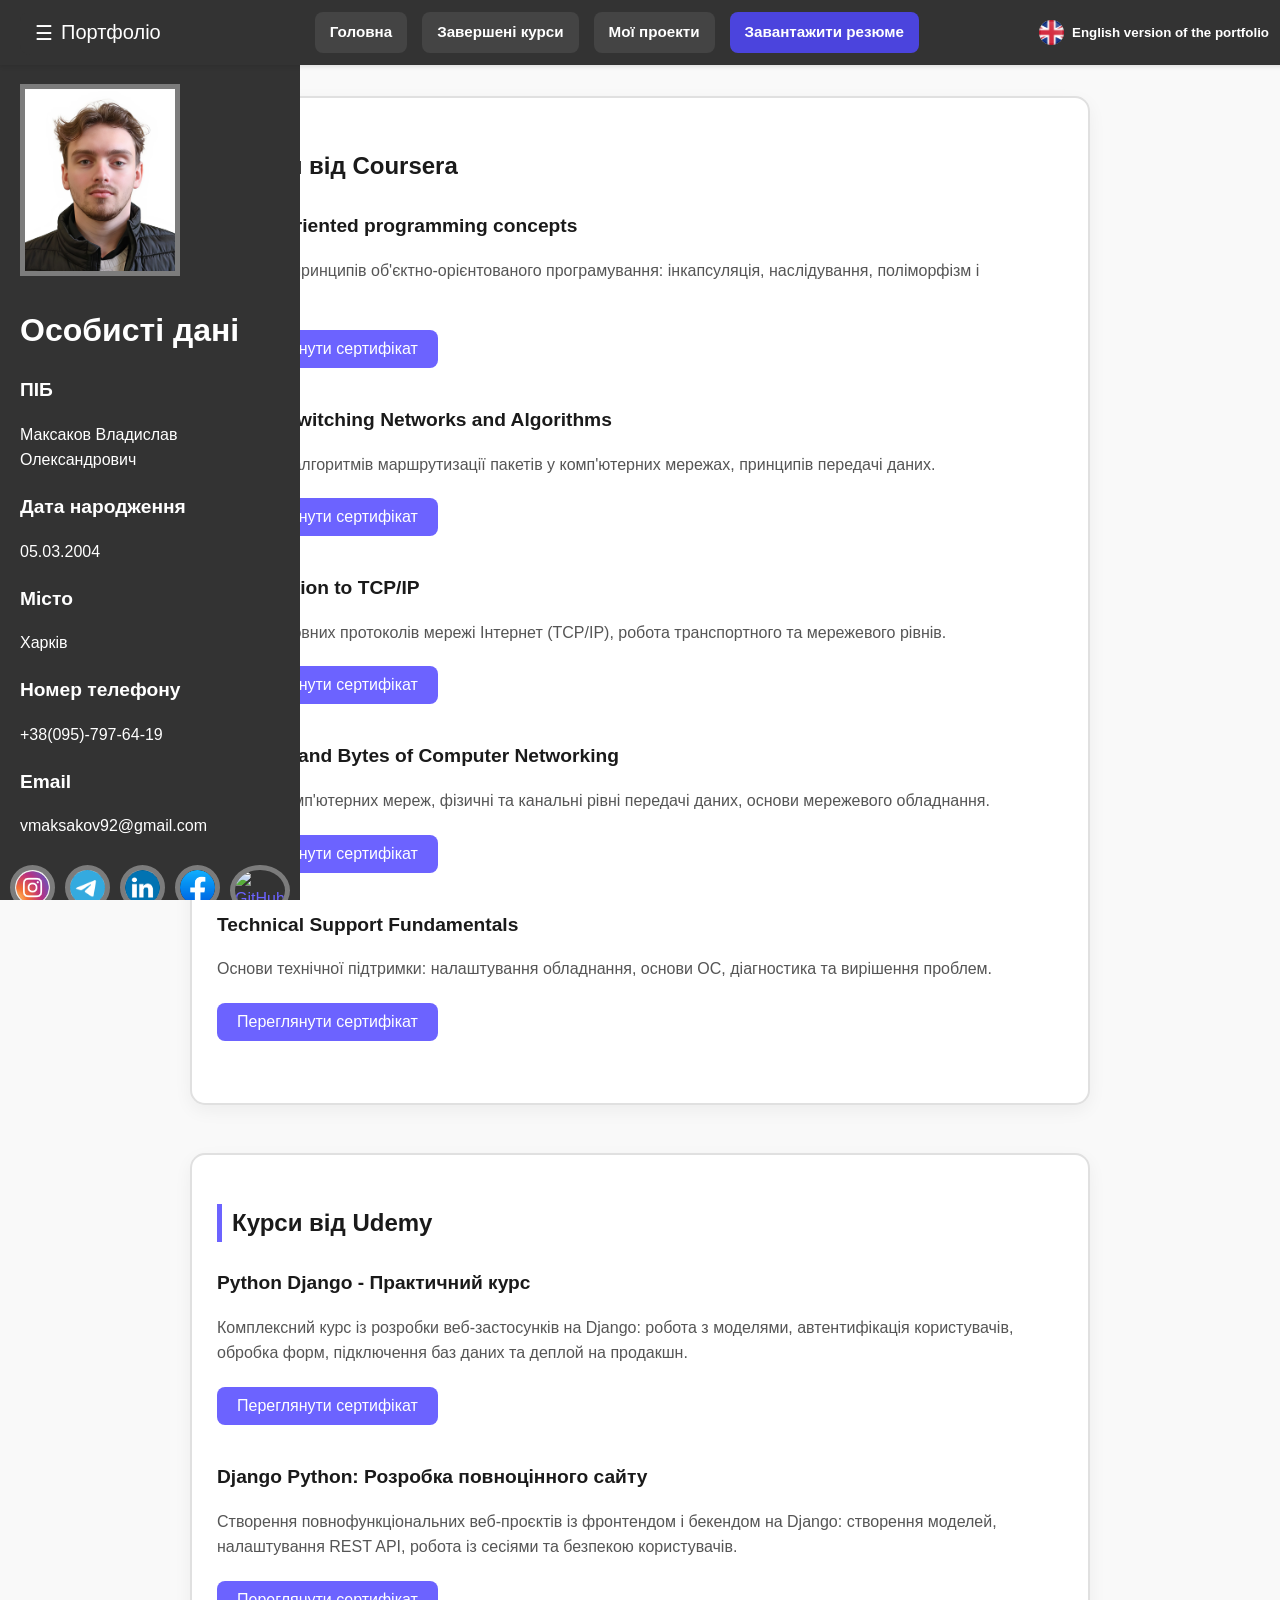
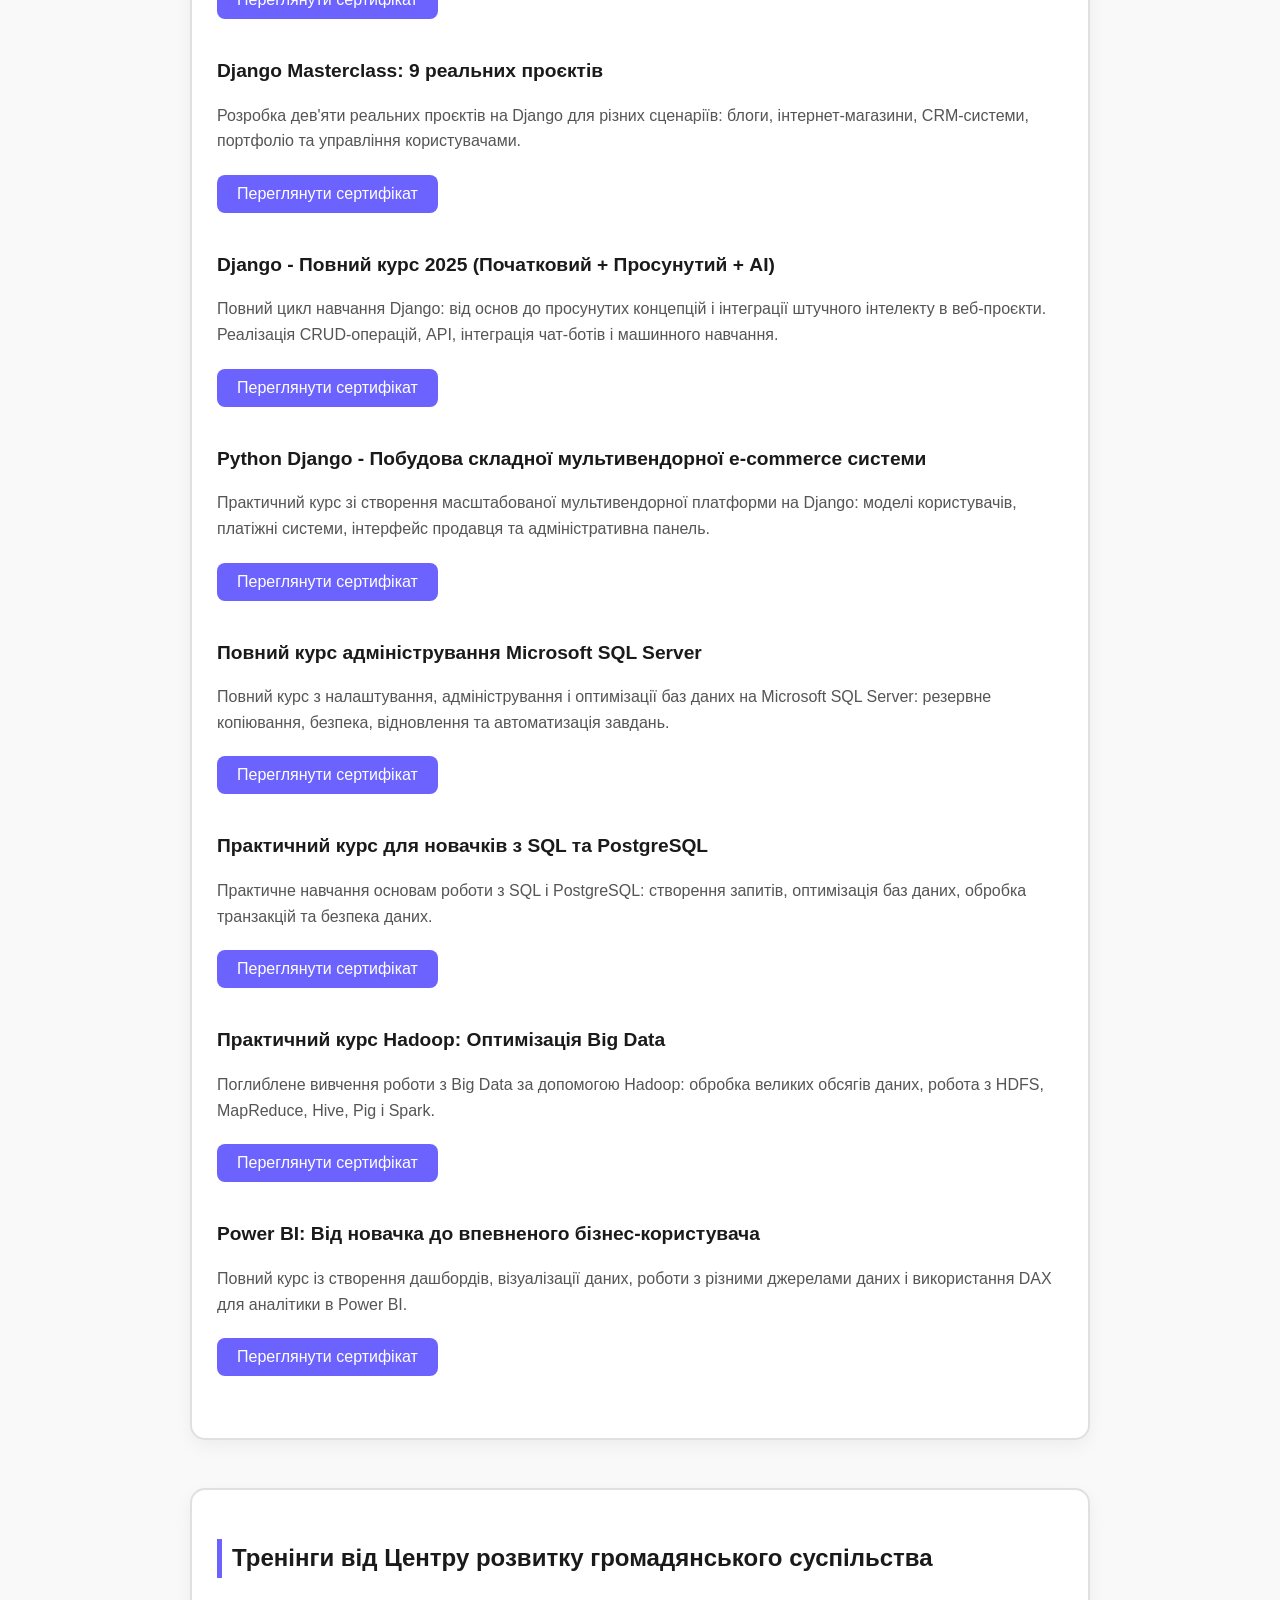
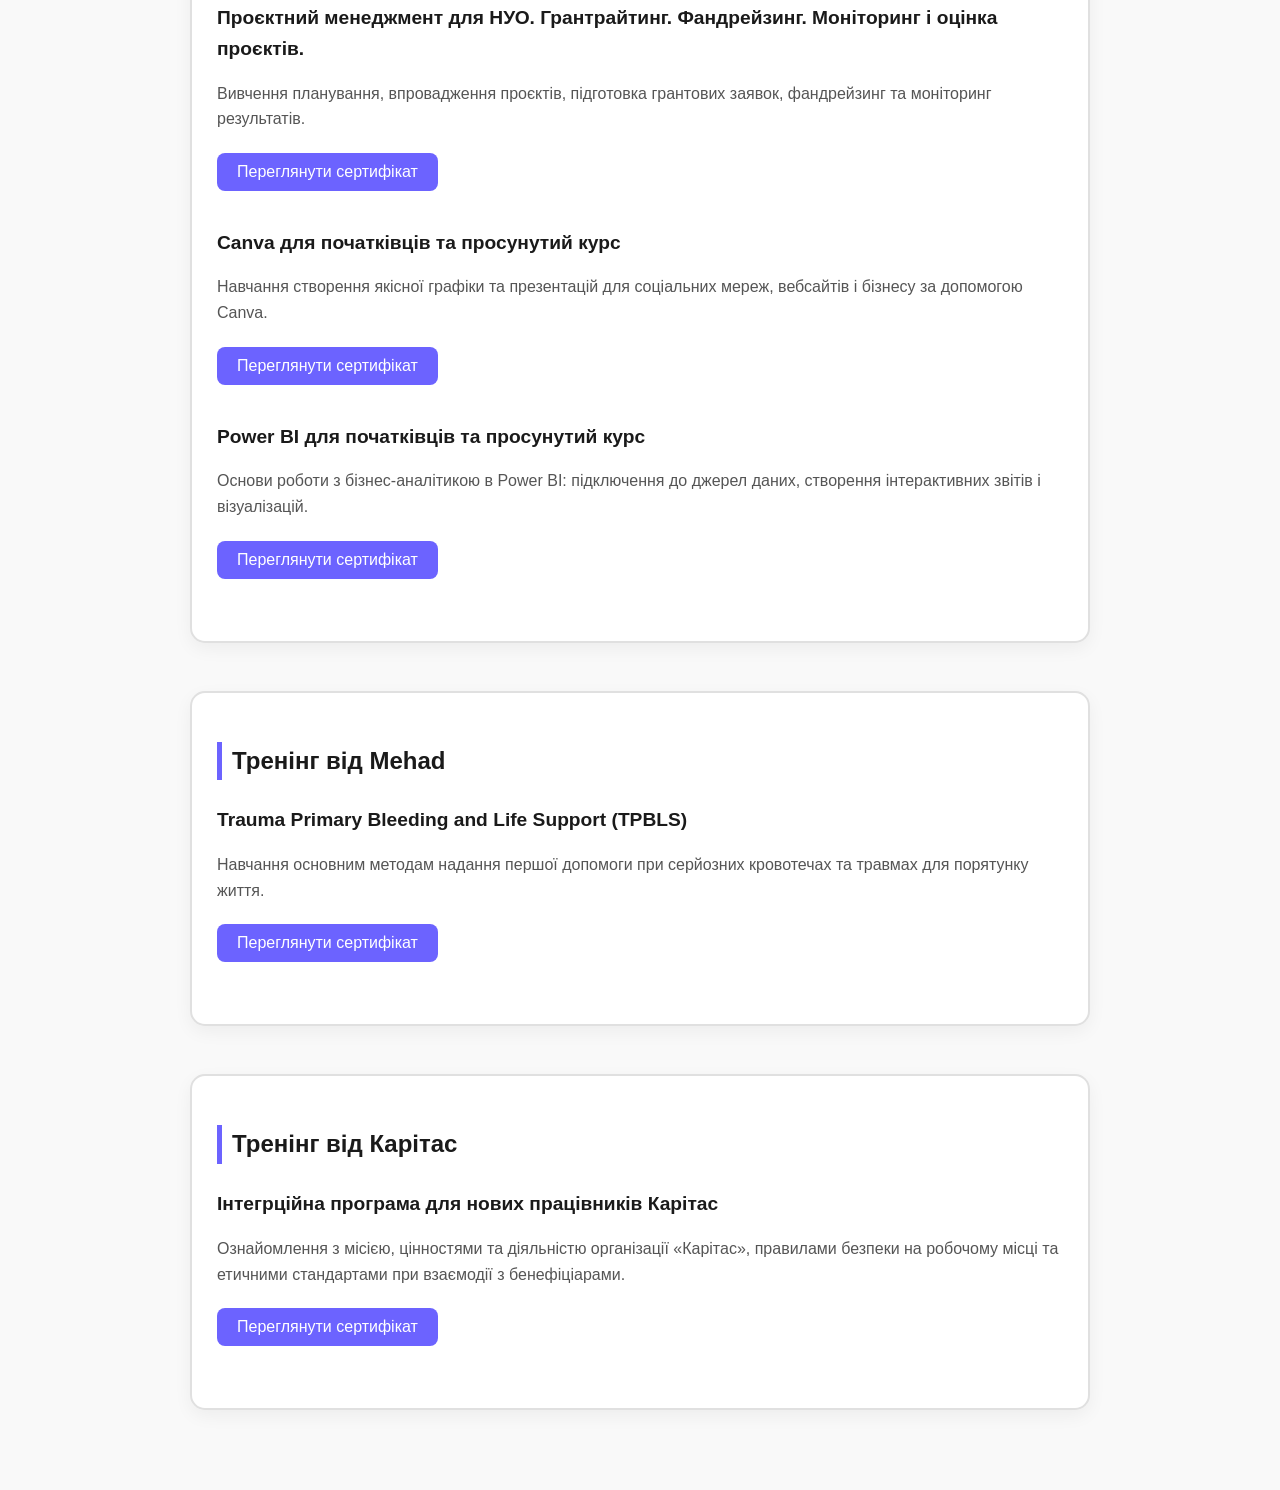
==== courses.html @ 843f3050 "finall commit)" ====
<!DOCTYPE html>
<html lang="uk">

<head>
   <meta charset="UTF-8">
   <title data-lang-ua="Завершені курси" data-lang-en="Completed Courses">Завершені курси</title>
   <link rel="stylesheet" href="styles.css">
   <script src="script.js" defer></script>
</head>

<!--------------------------------------------------------------------------------Сайдбар-------------------------------------------------------------------------------->
<div id="universalModal" class="modal">
   <span class="close">&times;</span>
   <div class="modal-body" id="modalBody"></div>
</div>

<body>
   <header class="top-bar">
      <button id="menu-toggle">
         ☰ <span id="menu-text" data-lang-ua="Портфоліо" data-lang-en="Portfolio">Портфоліо</span>
      </button>

      <nav id="page-links">
         <a href="index.html" data-lang-ua="Головна" data-lang-en="Home">Головна</a>
         <a href="courses.html" data-lang-ua="Завершені курси" data-lang-en="Completed Courses">Завершені
            курси</a>
         <a href="projects.html" data-lang-ua="Мої проекти" data-lang-en="My Projects">Мої проекти</a>
         <a href="Maksakov_CV.pdf" download class="resume-button" data-lang-ua="Завантажити резюме"
            data-lang-en="Download Resume">Завантажити резюме</a>
      </nav>

      <button id="language-toggle">
         <img id="flag" src="Images/uk.png" alt="Flag">
         <span id="lang-text" data-lang-ua="Українська версія" data-lang-en="Ukrainian version">Українська версія</span>
      </button>
   </header>
   <div class="container">
      <div id="sidebar">
         <div id="sidebar-content">
            <img src="Images/MyPhoto.png" alt="Ваше фото" id="profile-photo">
            <h1 data-lang-ua="Особисті дані" data-lang-en="General information">Особисті дані</h1>
            <h3 data-lang-ua="ПІБ" data-lang-en="Full name">ПІБ</h3>
            <p data-lang-ua="Максаков Владислав Олександрович" data-lang-en="Maksakov Vladyslav">Максаков Владислав
               Олександрович</p>
            <h3 data-lang-ua="Дата народження" data-lang-en="Date of Birth">Дата народження</h3>
            <p>05.03.2004</p>
            <h3 data-lang-ua="Місто" data-lang-en="City">Місто</h3>
            <p data-lang-ua="Харків" data-lang-en="Kharkiv">Харків</p>
            <h3 data-lang-ua="Номер телефону" data-lang-en="Phone Number">Номер телефону</h3>
            <p>+38(095)-797-64-19</p>
            <h3>Email</h3>
            <p>vmaksakov92@gmail.com</p>

            <!----------------------------------------------------------------Посилання на соц мережі-------------------------------------------------------------------->
            <div id="social-icons-container">
               <div id="social-icons">
                  <a href="https://www.instagram.com/prosto_vlados.666/" target="_blank">
                     <img src="Images/instagram-icon.png" alt="Instagram" loading="lazy">
                  </a>
                  <a href="https://t.me/vladislave_666" target="_blank">
                     <img src="Images/telegram-icon.png" alt="Telegram" loading="lazy">
                  </a>
                  <a href="https://www.linkedin.com/in/владислав-максаков-b97384288" target="_blank">
                     <img src="Images/linkedin-icon.png" alt="Linkedin" loading="lazy">
                  </a>
                  <a href="https://www.facebook.com/vlad.maksakov.1" target="_blank">
                     <img src="Images/facebook-icon.png" alt="Facebook" loading="lazy">
                  </a>
                  <a href="https://github.com/VladislavMaksakov" target="_blank">
                     <img src="Images/github-icon.png" alt="GitHub" loading="lazy">
                  </a>
               </div>
            </div>
         </div>
      </div>

      <div class="main-info">
         <div class="course-block">
            <h3 data-lang-ua="Курси від Coursera" data-lang-en="Courses from Coursera">Курси від Coursera</h3>
            <div class="single-course">
               <h4 data-lang-ua="Object-oriented programming concepts"
                  data-lang-en="Object-oriented programming concepts">Object-oriented programming concepts</h4>
               <p data-lang-ua="Вивчення принципів об'єктно-орієнтованого програмування: інкапсуляція, наслідування, поліморфізм і абстракція."
                  data-lang-en="Study of object-oriented programming principles: encapsulation, inheritance, polymorphism, and abstraction.">
                  Вивчення принципів об'єктно-орієнтованого програмування: інкапсуляція, наслідування, поліморфізм
                  і
                  абстракція.
               </p>
               <button class="cert-button" data-lang-ua="Переглянути сертифікат" data-lang-en="View Certificate"
                  onclick="openUniversalModal('Images/Cert/Coursera/Coursera OOP.pdf')">
                  Переглянути сертифікат
               </button>
            </div>
            <div class="single-course">
               <h4 data-lang-ua="Packet Switching Networks and Algorithms"
                  data-lang-en="Packet Switching Networks and Algorithms">Packet Switching Networks and Algorithms
               </h4>
               <p data-lang-ua="Вивчення алгоритмів маршрутизації пакетів у комп'ютерних мережах, принципів передачі даних."
                  data-lang-en="Study of packet switching algorithms in computer networks and principles of data transmission.">
                  Вивчення алгоритмів маршрутизації пакетів у комп'ютерних мережах, принципів передачі даних.
               </p>
               <button class="cert-button" data-lang-ua="Переглянути сертифікат" data-lang-en="View Certificate"
                  onclick="openUniversalModal('Images/Cert/Coursera/Coursera PSNA.pdf')">
                  Переглянути сертифікат
               </button>
            </div>
            <div class="single-course">
               <h4 data-lang-ua="Introduction to TCP/IP" data-lang-en="Introduction to TCP/IP">Introduction to
                  TCP/IP
               </h4>
               <p data-lang-ua="Огляд основних протоколів мережі Інтернет (TCP/IP), робота транспортного та мережевого рівнів."
                  data-lang-en="Overview of the basic Internet protocols (TCP/IP), operation of the transport and network layers.">
                  Огляд основних протоколів мережі Інтернет (TCP/IP), робота транспортного та мережевого рівнів.
               </p>
               <button class="cert-button" data-lang-ua="Переглянути сертифікат" data-lang-en="View Certificate"
                  onclick="openUniversalModal('Images/Cert/Coursera/Coursera Intro TCP-IP.pdf')">
                  Переглянути сертифікат
               </button>
            </div>
            <div class="single-course">
               <h4 data-lang-ua="The Bits and Bytes of Computer Networking"
                  data-lang-en="The Bits and Bytes of Computer Networking">The Bits and Bytes of Computer
                  Networking
               </h4>
               <p data-lang-ua="Основи комп'ютерних мереж, фізичні та канальні рівні передачі даних, основи мережевого обладнання."
                  data-lang-en="Basics of computer networks, physical and data link layers, fundamentals of networking equipment.">
                  Основи комп'ютерних мереж, фізичні та канальні рівні передачі даних, основи мережевого
                  обладнання.
               </p>
               <button class="cert-button" data-lang-ua="Переглянути сертифікат" data-lang-en="View Certificate"
                  onclick="openUniversalModal('Images/Cert/Coursera/Coursera TBaBoCN.pdf')">
                  Переглянути сертифікат
               </button>
            </div>
            <div class="single-course">
               <h4 data-lang-ua="Technical Support Fundamentals" data-lang-en="Technical Support Fundamentals">
                  Technical Support Fundamentals</h4>
               <p data-lang-ua="Основи технічної підтримки: налаштування обладнання, основи ОС, діагностика та вирішення проблем."
                  data-lang-en="Fundamentals of technical support: hardware setup, OS basics, troubleshooting and problem-solving.">
                  Основи технічної підтримки: налаштування обладнання, основи ОС, діагностика та вирішення
                  проблем.
               </p>
               <button class="cert-button" data-lang-ua="Переглянути сертифікат" data-lang-en="View Certificate"
                  onclick="openUniversalModal('Images/Cert/Coursera/Coursera TSF.pdf')">
                  Переглянути сертифікат
               </button>
            </div>
         </div>
         <div class="course-block">
            <h3 data-lang-ua="Курси від Udemy" data-lang-en="Courses from Udemy">Курси від Udemy</h3>

            <!-- Python Django - Практичний курс -->
            <div class="single-course">
               <h4 data-lang-ua="Python Django - Практичний курс" data-lang-en="Python Django - The Practical Guide">
                  Python Django - The Practical Guide
               </h4>
               <p data-lang-ua="Комплексний курс із розробки веб-застосунків на Django: робота з моделями, автентифікація користувачів, обробка форм, підключення баз даних та деплой на продакшн."
                  data-lang-en="Comprehensive course on web application development with Django: working with models, user authentication, form handling, database integration, and production deployment.">
                  Комплексний курс із розробки веб-застосунків на Django: робота з моделями, автентифікація
                  користувачів, обробка форм, підключення баз даних та деплой на продакшн.
               </p>
               <button class="cert-button"
                  onclick="openUniversalModal('Images/Cert/Python/Python Django - The Practical Guide.pdf')"
                  data-lang-ua="Переглянути сертифікат" data-lang-en="View Certificate">
                  Переглянути сертифікат
               </button>
            </div>

            <!-- Django Python: Build a Full Stack Website with Features -->
            <div class="single-course">
               <h4 data-lang-ua="Django Python: Розробка повноцінного сайту"
                  data-lang-en="Django Python: Build a Full Stack Website with Features">
                  Django Python: Build a Full Stack Website with Features
               </h4>
               <p data-lang-ua="Створення повнофункціональних веб-проєктів із фронтендом і бекендом на Django: створення моделей, налаштування REST API, робота із сесіями та безпекою користувачів."
                  data-lang-en="Building full-featured web projects with Django frontend and backend: creating models, setting up REST APIs, handling sessions, and user security.">
                  Створення повнофункціональних веб-проєктів із фронтендом і бекендом на Django: створення моделей,
                  налаштування REST API, робота із сесіями та безпекою користувачів.
               </p>
               <button class="cert-button"
                  onclick="openUniversalModal('Images/Cert/Python/Django Python Build a Full Stack Website with Features.pdf')"
                  data-lang-ua="Переглянути сертифікат" data-lang-en="View Certificate">
                  Переглянути сертифікат
               </button>
            </div>

            <!-- Django Masterclass Build 9 Real World Django Projects -->
            <div class="single-course">
               <h4 data-lang-ua="Django Masterclass: 9 реальних проєктів"
                  data-lang-en="Django Masterclass: Build 9 Real World Django Projects">
                  Django Masterclass: Build 9 Real World Django Projects
               </h4>
               <p data-lang-ua="Розробка дев'яти реальних проєктів на Django для різних сценаріїв: блоги, інтернет-магазини, CRM-системи, портфоліо та управління користувачами."
                  data-lang-en="Development of nine real-world Django projects: blogs, e-commerce shops, CRM systems, portfolio websites, and user management.">
                  Розробка дев'яти реальних проєктів на Django для різних сценаріїв: блоги, інтернет-магазини,
                  CRM-системи, портфоліо та управління користувачами.
               </p>
               <button class="cert-button"
                  onclick="openUniversalModal('Images/Cert/Python/Django Masterclass Build 9 Real World Django Projects.pdf')"
                  data-lang-ua="Переглянути сертифікат" data-lang-en="View Certificate">
                  Переглянути сертифікат
               </button>
            </div>

            <!-- Django - The Complete Course 2025 -->
            <div class="single-course">
               <h4 data-lang-ua="Django - Повний курс 2025 (Початковий + Просунутий + AI)"
                  data-lang-en="Django - The Complete Course 2025 (Beginner + Advanced + AI)">
                  Django - The Complete Course 2025 (Beginner + Advanced + AI)
               </h4>
               <p data-lang-ua="Повний цикл навчання Django: від основ до просунутих концепцій і інтеграції штучного інтелекту в веб-проєкти. Реалізація CRUD-операцій, API, інтеграція чат-ботів і машинного навчання."
                  data-lang-en="Complete Django training: from basics to advanced concepts and integration of artificial intelligence into web projects. CRUD operations, API development, chatbot and machine learning integration.">
                  Повний цикл навчання Django: від основ до просунутих концепцій і інтеграції штучного інтелекту в
                  веб-проєкти.
               </p>
               <button class="cert-button"
                  onclick="openUniversalModal('Images/Cert/Python/Django - The Complete Course 2025 Beginner + Advance + AI.pdf')"
                  data-lang-ua="Переглянути сертифікат" data-lang-en="View Certificate">
                  Переглянути сертифікат
               </button>
            </div>

            <!-- Python Django - Build Complex MultiVendor Ecommerce System -->
            <div class="single-course">
               <h4 data-lang-ua="Python Django - Побудова складної мультивендорної e-commerce системи"
                  data-lang-en="Python Django - Build Complex MultiVendor Ecommerce System">
                  Python Django - Build Complex MultiVendor Ecommerce System
               </h4>
               <p data-lang-ua="Практичний курс зі створення масштабованої мультивендорної платформи на Django: моделі користувачів, платіжні системи, інтерфейс продавця та адміністративна панель."
                  data-lang-en="Practical course on building a scalable multi-vendor platform with Django: user models, payment systems, seller interface, and admin dashboard.">
                  Практичний курс зі створення масштабованої мультивендорної платформи на Django: моделі користувачів,
                  платіжні системи, інтерфейс продавця та адміністративна панель.
               </p>
               <button class="cert-button"
                  onclick="openUniversalModal('Images/Cert/Python/Python Django - Build Complex MultiVendor Ecommerce System.pdf')"
                  data-lang-ua="Переглянути сертифікат" data-lang-en="View Certificate">
                  Переглянути сертифікат
               </button>
            </div>

            <!-- Complete Microsoft SQL Server Database Administration Course -->
            <div class="single-course">
               <h4 data-lang-ua="Повний курс адміністрування Microsoft SQL Server"
                  data-lang-en="Complete Microsoft SQL Server Database Administration Course">
                  Complete Microsoft SQL Server Database Administration Course
               </h4>
               <p data-lang-ua="Повний курс з налаштування, адміністрування і оптимізації баз даних на Microsoft SQL Server: резервне копіювання, безпека, відновлення та автоматизація завдань."
                  data-lang-en="Comprehensive course on configuration, administration, and optimization of databases on Microsoft SQL Server: backup, security, recovery, and task automation.">
                  Повний курс з налаштування, адміністрування і оптимізації баз даних на Microsoft SQL Server: резервне
                  копіювання, безпека, відновлення та автоматизація завдань.
               </p>
               <button class="cert-button"
                  onclick="openUniversalModal('Images/Cert/BigData/Complete Microsoft SQL Server Database Administration Course.pdf')"
                  data-lang-ua="Переглянути сертифікат" data-lang-en="View Certificate">
                  Переглянути сертифікат
               </button>
            </div>

            <!-- Практичний курс для новачків по SQL і PostgreSQL -->
            <div class="single-course">
               <h4 data-lang-ua="Практичний курс для новачків з SQL та PostgreSQL"
                  data-lang-en="Practical Course for Beginners on SQL and PostgreSQL">
                  Практичний курс для новачків з SQL та PostgreSQL
               </h4>
               <p data-lang-ua="Практичне навчання основам роботи з SQL і PostgreSQL: створення запитів, оптимізація баз даних, обробка транзакцій та безпека даних."
                  data-lang-en="Practical training on SQL and PostgreSQL basics: creating queries, optimizing databases, handling transactions, and ensuring data security.">
                  Практичне навчання основам роботи з SQL і PostgreSQL: створення запитів, оптимізація баз даних,
                  обробка транзакцій та безпека даних.
               </p>
               <button class="cert-button"
                  onclick="openUniversalModal('Images/Cert/BigData/Практический курс для новичков по SQL и PostgreSQL.pdf')"
                  data-lang-ua="Переглянути сертифікат" data-lang-en="View Certificate">
                  Переглянути сертифікат
               </button>
            </div>

            <!-- The Ultimate Hands-On Hadoop: Tame your Big Data! -->
            <div class="single-course">
               <h4 data-lang-ua="Практичний курс Hadoop: Оптимізація Big Data"
                  data-lang-en="The Ultimate Hands-On Hadoop: Tame your Big Data!">
                  The Ultimate Hands-On Hadoop: Tame your Big Data!
               </h4>
               <p data-lang-ua="Поглиблене вивчення роботи з Big Data за допомогою Hadoop: обробка великих обсягів даних, робота з HDFS, MapReduce, Hive, Pig і Spark."
                  data-lang-en="In-depth study of working with Big Data using Hadoop: processing large datasets, working with HDFS, MapReduce, Hive, Pig, and Spark.">
                  Поглиблене вивчення роботи з Big Data за допомогою Hadoop: обробка великих обсягів даних, робота з
                  HDFS, MapReduce, Hive, Pig і Spark.
               </p>
               <button class="cert-button"
                  onclick="openUniversalModal('Images/Cert/BigData/The Ultimate Hands-On Hadoop Tame your Big Data!.pdf')"
                  data-lang-ua="Переглянути сертифікат" data-lang-en="View Certificate">
                  Переглянути сертифікат
               </button>
            </div>

            <!-- Power BI от новичка до уверенного бизнес-пользователя -->
            <div class="single-course">
               <h4 data-lang-ua="Power BI: Від новачка до впевненого бізнес-користувача"
                  data-lang-en="Power BI: From Beginner to Confident Business User">
                  Power BI: Від новачка до впевненого бізнес-користувача
               </h4>
               <p data-lang-ua="Повний курс із створення дашбордів, візуалізації даних, роботи з різними джерелами даних і використання DAX для аналітики в Power BI."
                  data-lang-en="Complete course on dashboard creation, data visualization, working with multiple data sources, and using DAX for analytics in Power BI.">
                  Повний курс із створення дашбордів, візуалізації даних, роботи з різними джерелами даних і
                  використання DAX для аналітики в Power BI.
               </p>
               <button class="cert-button"
                  onclick="openUniversalModal('Images/Cert/BigData/Power BI от новичка до уверенного бизнес-пользователя.pdf')"
                  data-lang-ua="Переглянути сертифікат" data-lang-en="View Certificate">
                  Переглянути сертифікат
               </button>
            </div>

         </div>

         <div class="course-block">
            <h3 data-lang-ua="Тренінги від Центру розвитку громадянського суспільства"
               data-lang-en="Trainings from NGO Development Center">
               Тренінги від Центру розвитку громадянського суспільства
            </h3>
            <div class="single-course">
               <h4 data-lang-ua="Проєктний менеджмент для НУО. Грантрайтинг. Фандрейзинг. Моніторинг і оцінка проєктів."
                  data-lang-en="Project Management for NGOs. Grant Writing. Fundraising. Project Monitoring and Evaluation.">
                  Проєктний менеджмент для НУО. Грантрайтинг. Фандрейзинг. Моніторинг і оцінка проєктів.
               </h4>
               <p data-lang-ua="Вивчення планування, впровадження проєктів, підготовка грантових заявок, фандрейзинг та моніторинг результатів."
                  data-lang-en="Study of project planning, implementation, grant application preparation, fundraising, and project results monitoring.">
                  Вивчення планування, впровадження проєктів, підготовка грантових заявок, фандрейзинг та
                  моніторинг результатів.
               </p>
               <button class="cert-button" data-lang-ua="Переглянути сертифікат" data-lang-en="View Certificate"
                  onclick="openUniversalModal('Images/Cert/ЦРМ/ЦРМ_Грантрайтинг.pdf')">
                  Переглянути сертифікат
               </button>
            </div>
            <div class="single-course">
               <h4 data-lang-ua="Canva для початківців та просунутий курс"
                  data-lang-en="Canva for Beginners and Advanced Course">
                  Canva для початківців та просунутий курс
               </h4>
               <p data-lang-ua="Навчання створення якісної графіки та презентацій для соціальних мереж, вебсайтів і бізнесу за допомогою Canva."
                  data-lang-en="Training in creating high-quality graphics and presentations for social media, websites, and business using Canva.">
                  Навчання створення якісної графіки та презентацій для соціальних мереж, вебсайтів і бізнесу за
                  допомогою Canva.
               </p>
               <button class="cert-button" data-lang-ua="Переглянути сертифікат" data-lang-en="View Certificate"
                  onclick="openUniversalModal('Images/Cert/ЦРМ/ЦРМ_Canva.pdf')">
                  Переглянути сертифікат
               </button>
            </div>
            <div class="single-course">
               <h4 data-lang-ua="Power BI для початківців та просунутий курс"
                  data-lang-en="Power BI for Beginners and Advanced Course">
                  Power BI для початківців та просунутий курс
               </h4>
               <p data-lang-ua="Основи роботи з бізнес-аналітикою в Power BI: підключення до джерел даних, створення інтерактивних звітів і візуалізацій."
                  data-lang-en="Fundamentals of business analytics in Power BI: connecting to data sources, creating interactive reports and visualizations.">
                  Основи роботи з бізнес-аналітикою в Power BI: підключення до джерел даних, створення
                  інтерактивних звітів і візуалізацій.
               </p>
               <button class="cert-button" data-lang-ua="Переглянути сертифікат" data-lang-en="View Certificate"
                  onclick="openUniversalModal('Images/Cert/ЦРМ/ЦРМ_PowerBI.pdf')">
                  Переглянути сертифікат
               </button>
            </div>
         </div>
         <div class="course-block">
            <h3 data-lang-ua="Тренінг від Mehad" data-lang-en="Training from Mehad">Тренінг від Mehad</h3>

            <div class="single-course">
               <h4 data-lang-ua="Trauma Primary Bleeding and Life Support (TPBLS)"
                  data-lang-en="Trauma Primary Bleeding and Life Support (TPBLS)">
                  Trauma Primary Bleeding and Life Support (TPBLS)
               </h4>
               <p data-lang-ua="Навчання основним методам надання першої допомоги при серйозних кровотечах та травмах для порятунку життя."
                  data-lang-en="Training in essential first aid techniques for severe bleeding and trauma to save lives.">
                  Навчання основним методам надання першої допомоги при серйозних кровотечах та травмах для
                  порятунку життя.
               </p>
               <button class="cert-button" data-lang-ua="Переглянути сертифікат" data-lang-en="View Certificate"
                  onclick="openUniversalModal('Images/Cert/Грамоти/Тактична_Медицина.pdf')">
                  Переглянути сертифікат
               </button>
            </div>
         </div>
         <div class="course-block">
            <h3 data-lang-ua="Тренінг від Карітас" data-lang-en="Training from Caritas">Тренінг від Карітас</h3>

            <div class="single-course">
               <h4 data-lang-ua="Інтегрційна програма для нових працівників Карітас"
                  data-lang-en="Integration program for new Caritas employees">
                  Інтегрційна програма для нових працівників Карітас
               </h4>
               <p data-lang-ua="Ознайомлення з місією, цінностями та діяльністю організації «Карітас», правилами безпеки на робочому місці та етичними стандартами при взаємодії з бенефіціарами."
                  data-lang-en="Familiarization with the mission, values, and activities of the Caritas organization, workplace safety rules, and ethical standards when interacting with beneficiaries.">
                  Ознайомлення з місією, цінностями та діяльністю організації «Карітас», правилами безпеки на
                  робочому місці та етичними стандартами при взаємодії з бенефіціарами.
               </p>
               <button class="cert-button" data-lang-ua="Переглянути сертифікат" data-lang-en="View Certificate"
                  onclick="openUniversalModal('Images/Cert/Грамоти/Інтеграційна_програма_для_нових_працівників.pdf')">
                  Переглянути сертифікат
               </button>
            </div>
         </div>
      </div>
   </div>
</body>

</html>
---- styles.css ----
/* ==== ROOT VARIABLES ==== */
:root {
	--bg: #f9f9f9;
	--fg: #1a1a1a;
	--accent: #6c63ff;
	--border: #e0e0e0;
	--shadow: 0 4px 12px rgba(0, 0, 0, 0.05);
	--font-main: 'Inter', 'Segoe UI', sans-serif;
}

/* ==== GLOBAL STYLES ==== */
body {
	margin: 0;
	font-family: var(--font-main);
	background-color: var(--bg);
	color: var(--fg);
	line-height: 1.6;
	scroll-behavior: smooth;
}

a {
	color: var(--accent);
	text-decoration: none;
	transition: color 0.3s;
}

a:hover {
	color: #4b44dd;
}

h1,
h2,
h3 {
	font-weight: 600;
	margin-bottom: 0.5em;
}

h1 {
	font-size: 2rem;
}

h2 {
	font-size: 1.5rem;
}

h3 {
	font-size: 1.2rem;
}

ul {
	padding-left: 1.2rem;
}

#experience p {
	text-indent: 2em;
	margin-top: 0;
	margin-bottom: 1em;
}

/* ==== LAYOUT STRUCTURE ==== */
.container {
	display: flex;
	flex-direction: row;
	min-height: 100vh;
	padding-top: 64px;
}

.main-content {
	flex: 1;
	padding: 2rem;
	margin-left: 250px;
	background-color: #fff;
	transition: margin-left 0.3s ease;
}

.main-info {
	max-width: 900px;
	margin: 0 auto;
	padding: 2rem;
}

#sidebar.hidden+.main-content {
	margin-left: 0;
}

/* ==== TOP BAR ==== */
.top-bar {
	display: flex;
	justify-content: space-between;
	align-items: center;
	padding: 10px 20px;
	position: fixed;
	top: 0;
	left: 0;
	width: 100%;
	height: 45px;
	background-color: #333;
	color: white;
	box-shadow: 0 2px 4px rgba(0, 0, 0, 0.1);
	z-index: 1000;
}

/* ==== SIDEBAR ==== */
#sidebar {
	width: 300px;
	height: calc(100vh - 64px);
	background-color: #333;
	color: white;
	position: fixed;
	top: 64px;
	left: 0;
	overflow-y: auto;
	transition: transform 0.3s ease;
}

#sidebar.hidden {
	transform: translateX(-100%);
}

#sidebar-content {
	padding: 20px;
}

#sidebar-content img {
	width: 150px;
	height: auto;
	border: 5px solid #7c7c7c;
}

#social-icons-container {
	padding: 10px 0;
	display: flex;
	justify-content: center;
	background-color: #333;
}

#social-icons {
	display: flex;
	gap: 10px;
}

#social-icons a img {
	width: 35px;
	height: 35px;
	border-radius: 50%;
	transition: transform 0.2s;
}

#social-icons a:hover img {
	transform: scale(1.1);
}

/* ==== MENU TOGGLE ==== */
#menu-toggle {
	display: flex;
	align-items: center;
	gap: 8px;
	/* відступ між ☰ і текстом */
	background-color: #333;
	color: white;
	border: none;
	padding: 10px 15px;
	font-size: 20px;
	cursor: pointer;
	border-radius: 10px 0 0 10px;
}

#page-links .resume-button {
	background-color: #4b44dd !important;
	color: white;
	padding: 8px 15px;
	border-radius: 8px;
	text-decoration: none;
	font-weight: 600;
	font-size: 0.95rem;
	transition: background-color 0.3s, transform 0.2s;
}

#page-links .resume-button:hover {
	background-color: #3a33cc !important;
	transform: translateY(-2px);
}

/* ==== LANGUAGE SWITCH ==== */
#language-toggle {
	display: flex;
	align-items: center;
	gap: 8px;
	background: none;
	border: none;
	cursor: pointer;
	color: white;
	font-weight: bold;
	position: relative;
	left: -25px;
}

#language-toggle img {
	width: 25px;
	height: auto;
	border-radius: 50%;
}

#language-toggle:hover {
	background-color: #333;
}

/* ==== SECTION ==== */
section {
	margin-bottom: 3rem;
	padding: 20px;
	border: 1px solid var(--border);
	background: #fff;
	border-radius: 10px;
	box-shadow: var(--shadow);
}

/* ==== CERT - BUTTON ==== */
.cert-button {
	padding: 10px 20px;
	background-color: var(--accent);
	color: white;
	border: none;
	border-radius: 8px;
	cursor: pointer;
	font-size: 1rem;
	margin: 5px 0;
	transition: background-color 0.3s ease;
}

.cert-button:hover {
	background-color: #4b44dd;
}

.modal {
	display: none;
	position: fixed;
	z-index: 10000;
	left: 0;
	top: 0;
	width: 100%;
	height: 100%;
	background-color: rgba(0, 0, 0, 0.8);
}

.modal-body {
	margin: 5% auto;
	max-width: 90%;
	max-height: 80%;
	background-color: #fff;
	padding: 10px;
	border-radius: 10px;
	box-shadow: 0 0 20px rgba(0, 0, 0, 0.5);
	display: flex;
	justify-content: center;
	align-items: center;
	overflow: hidden;
}

.modal-body img,
.modal-body iframe {
	max-width: 100%;
	max-height: 100%;
	border-radius: 10px;
}

.close {
	position: absolute;
	top: 20px;
	right: 35px;
	color: white;
	font-size: 40px;
	font-weight: bold;
	cursor: pointer;
}

/* ==== PAGE LINKS ON TOP-BAR ==== */
#page-links {
	display: flex;
	gap: 15px;
	align-items: center;
}

#page-links a {
	background-color: #444;
	/* трішки світліший, ніж бар */
	color: white;
	padding: 8px 15px;
	border-radius: 8px;
	text-decoration: none;
	font-weight: 600;
	transition: background-color 0.3s, transform 0.2s;
	font-size: 0.95rem;
}

#page-links a:hover {
	background-color: var(--accent);
	/* фіолетовий при наведенні */
	transform: translateY(-2px);
}

/* ==== COURSE ==== */
/* ==== COURSE BLOCKS ==== */
.course-block {
	margin-bottom: 3rem;
	/* Більший відступ між категоріями */
	padding: 25px;
	border: 2px solid var(--border);
	border-radius: 15px;
	background: #fff;
	box-shadow: 0 6px 18px rgba(0, 0, 0, 0.05);
}

.course-block h3 {
	font-size: 1.5rem;
	margin-bottom: 1.5rem;
	padding-left: 10px;
	border-left: 5px solid var(--accent);
	color: var(--fg);
	background: none;
}

/* ==== INDIVIDUAL COURSES INSIDE BLOCK ==== */
.single-course {
	margin-bottom: 2rem;
}

.single-course h4 {
	margin-bottom: 0.5rem;
	color: var(--fg);
	font-size: 1.2rem;
}

.single-course p {
	margin-bottom: 1rem;
	text-indent: 0;
	color: #555;
	font-size: 1rem;
}

/* ==== RESPONSIVE ==== */
@media (max-width: 768px) {
	.container {
		flex-direction: column;
		padding-top: 64px;
	}

	#sidebar {
		width: 100%;
		height: auto;
		position: relative;
		top: 0;
	}

	.top-bar {
		position: static;
		justify-content: center;
	}
}
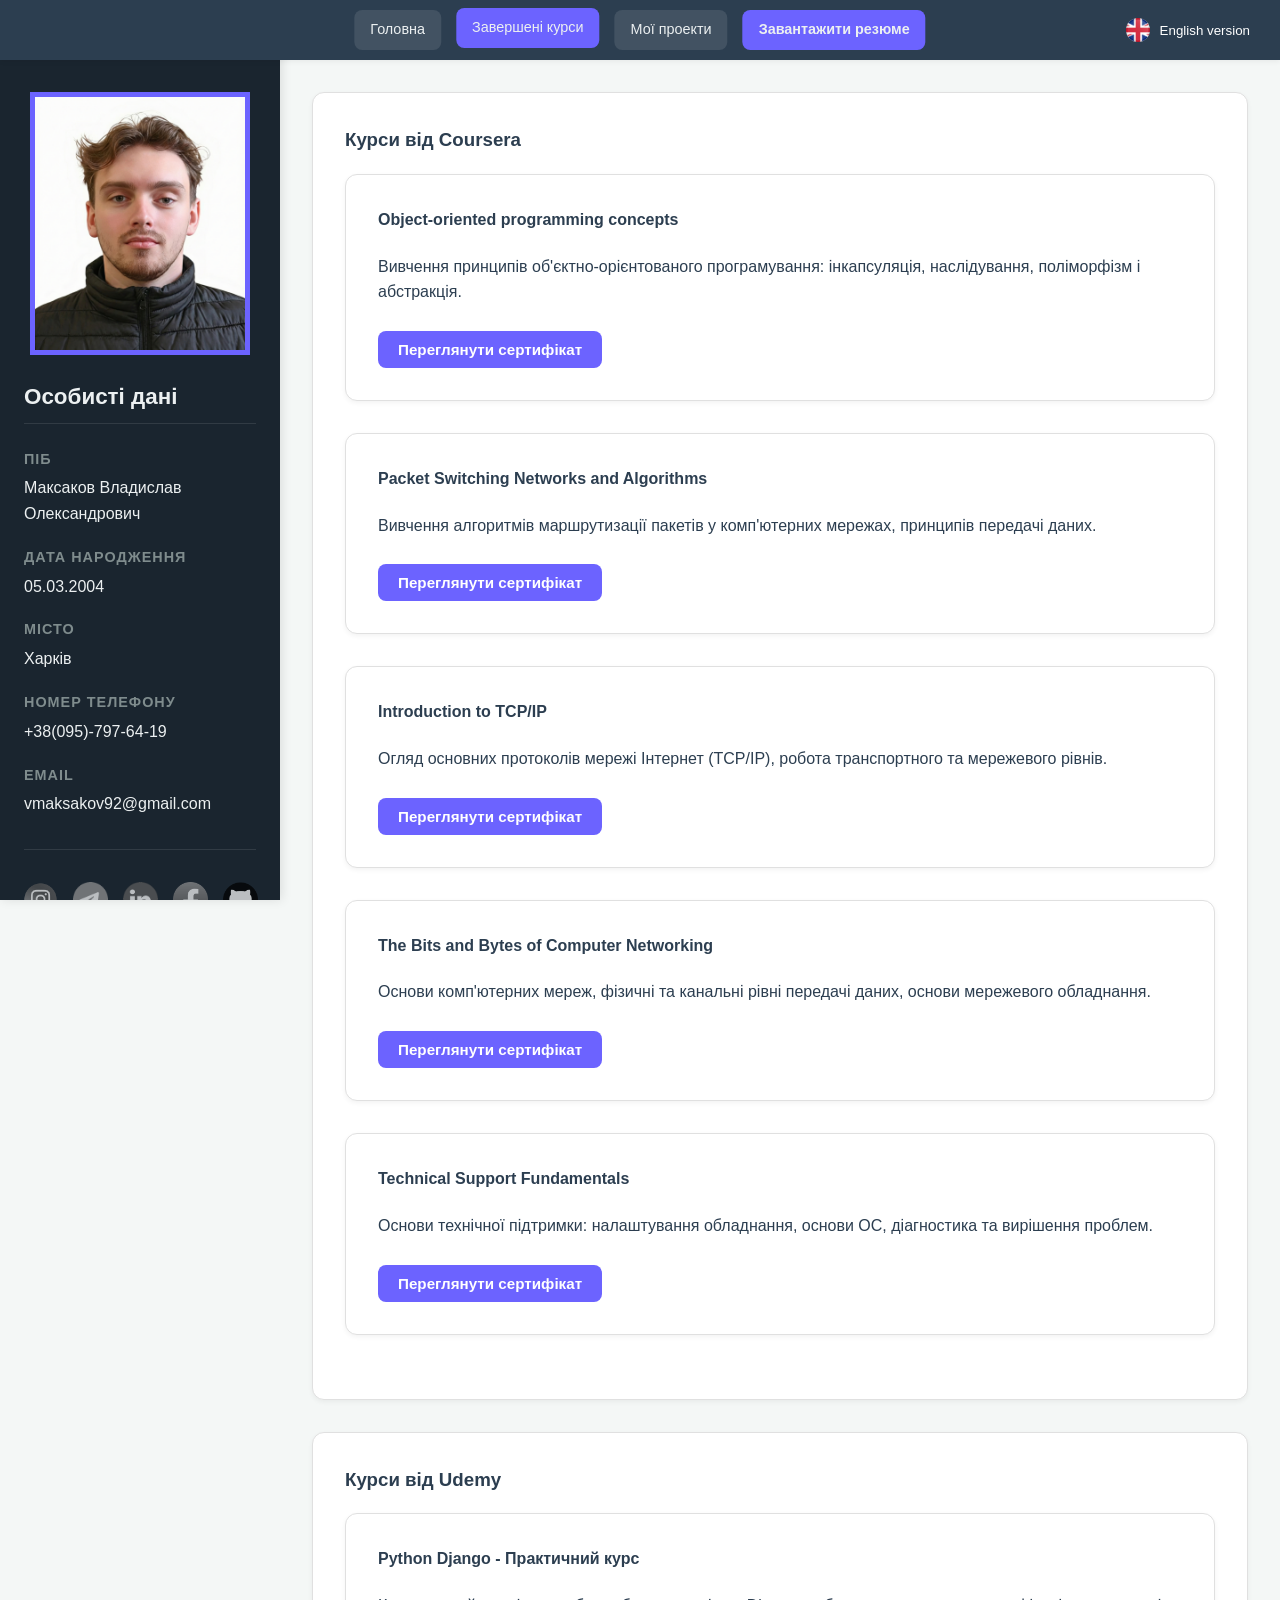
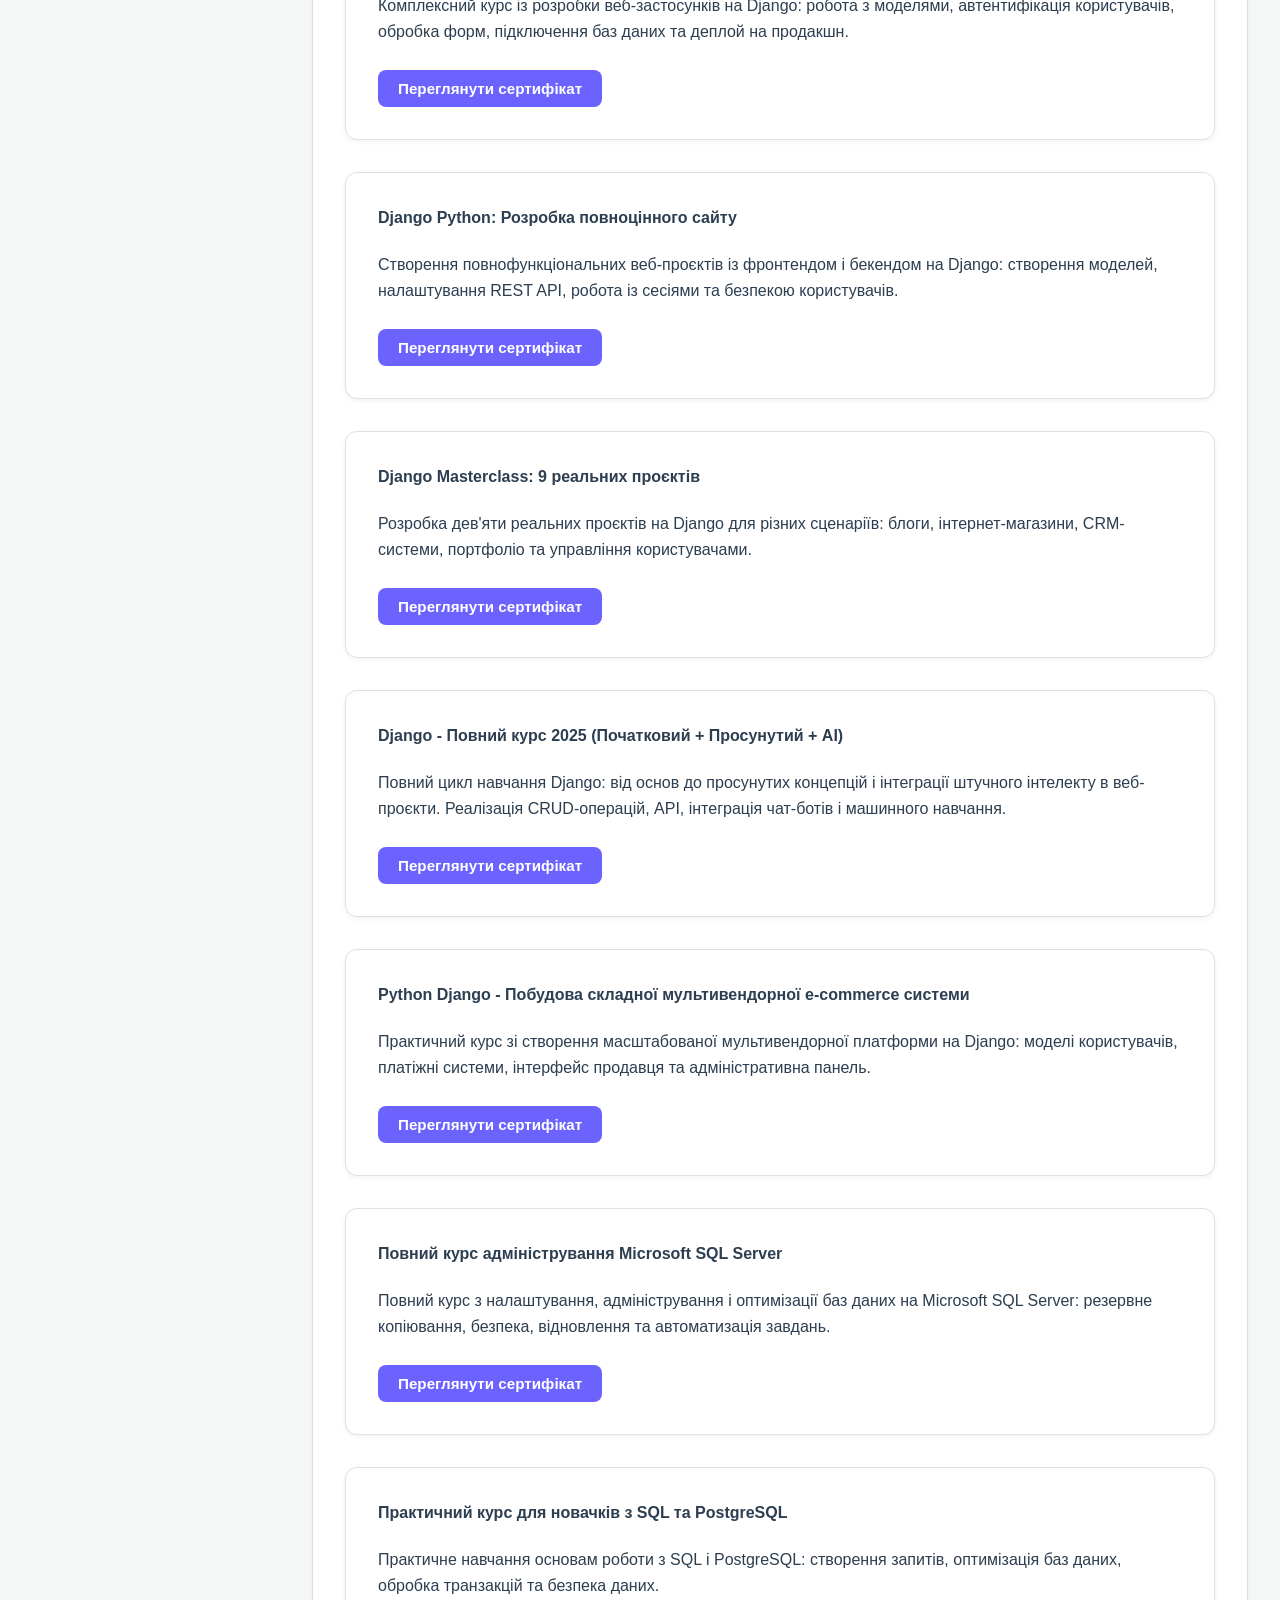
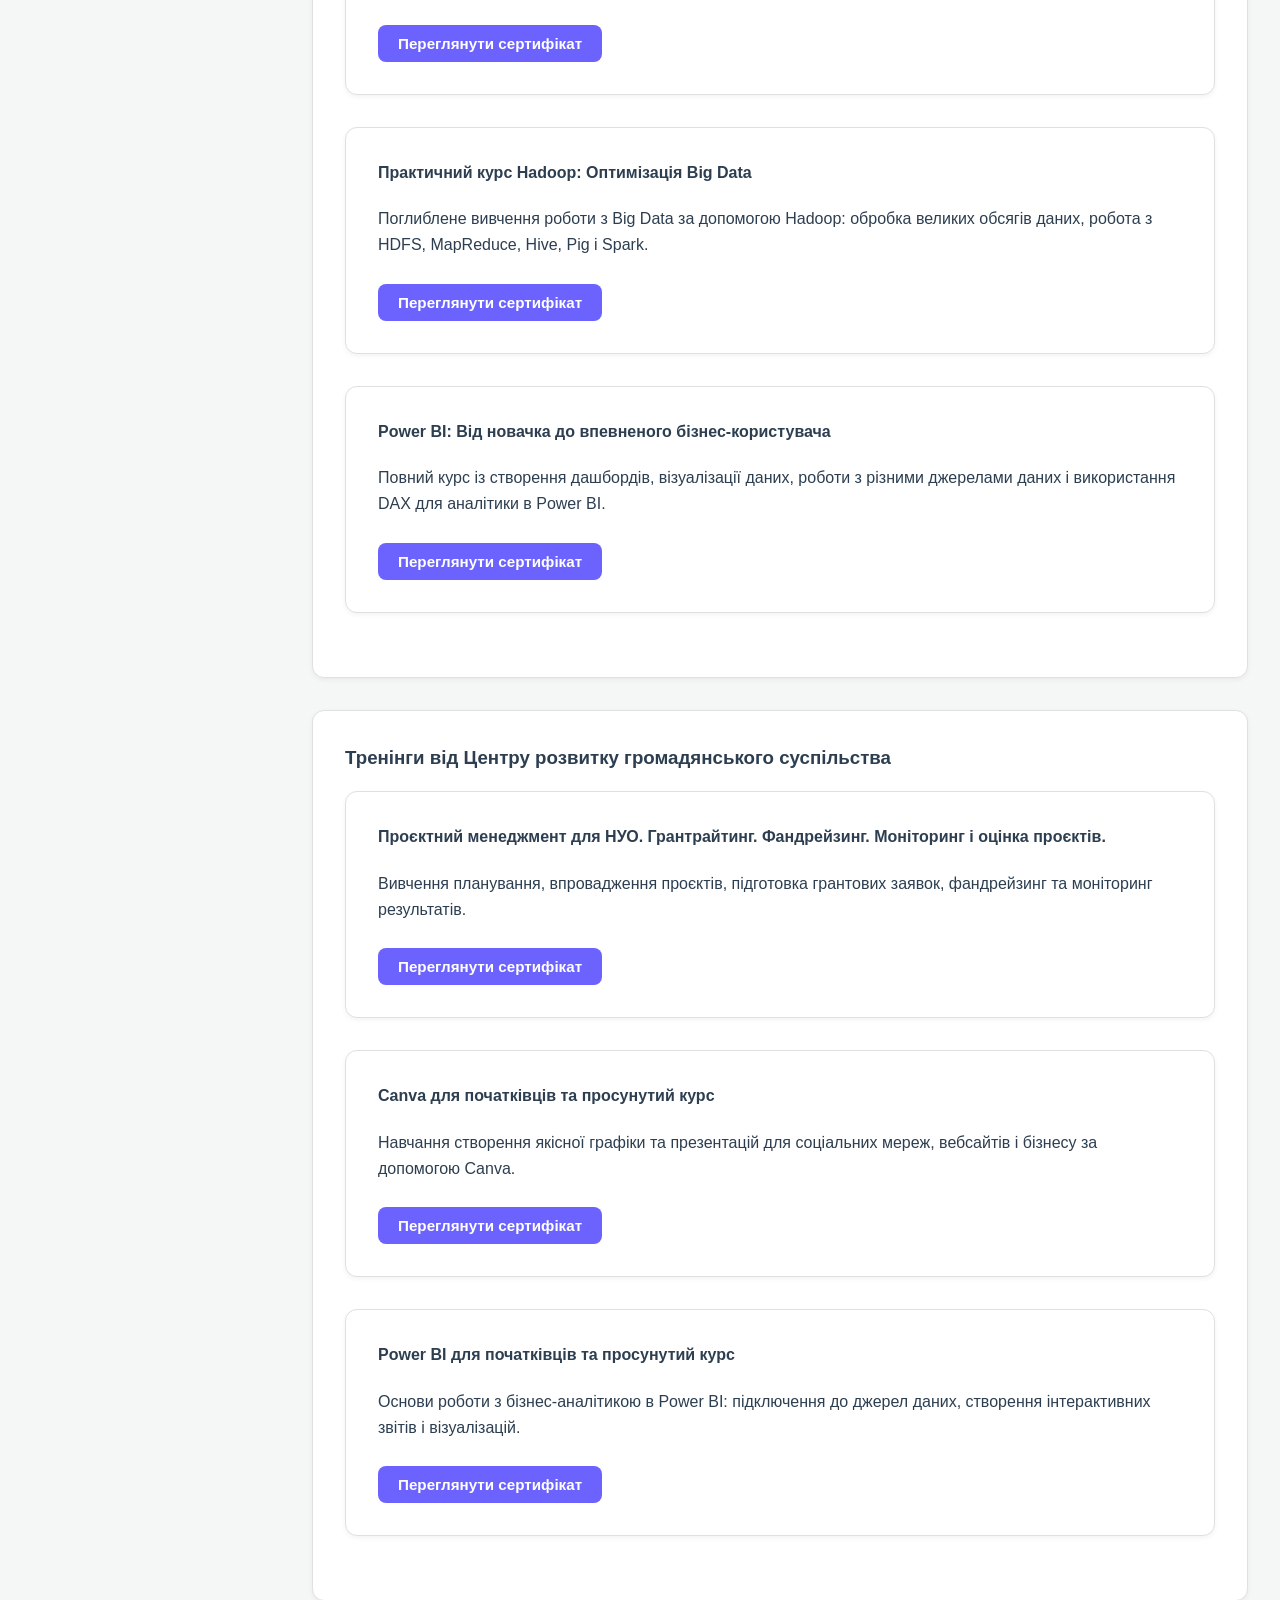
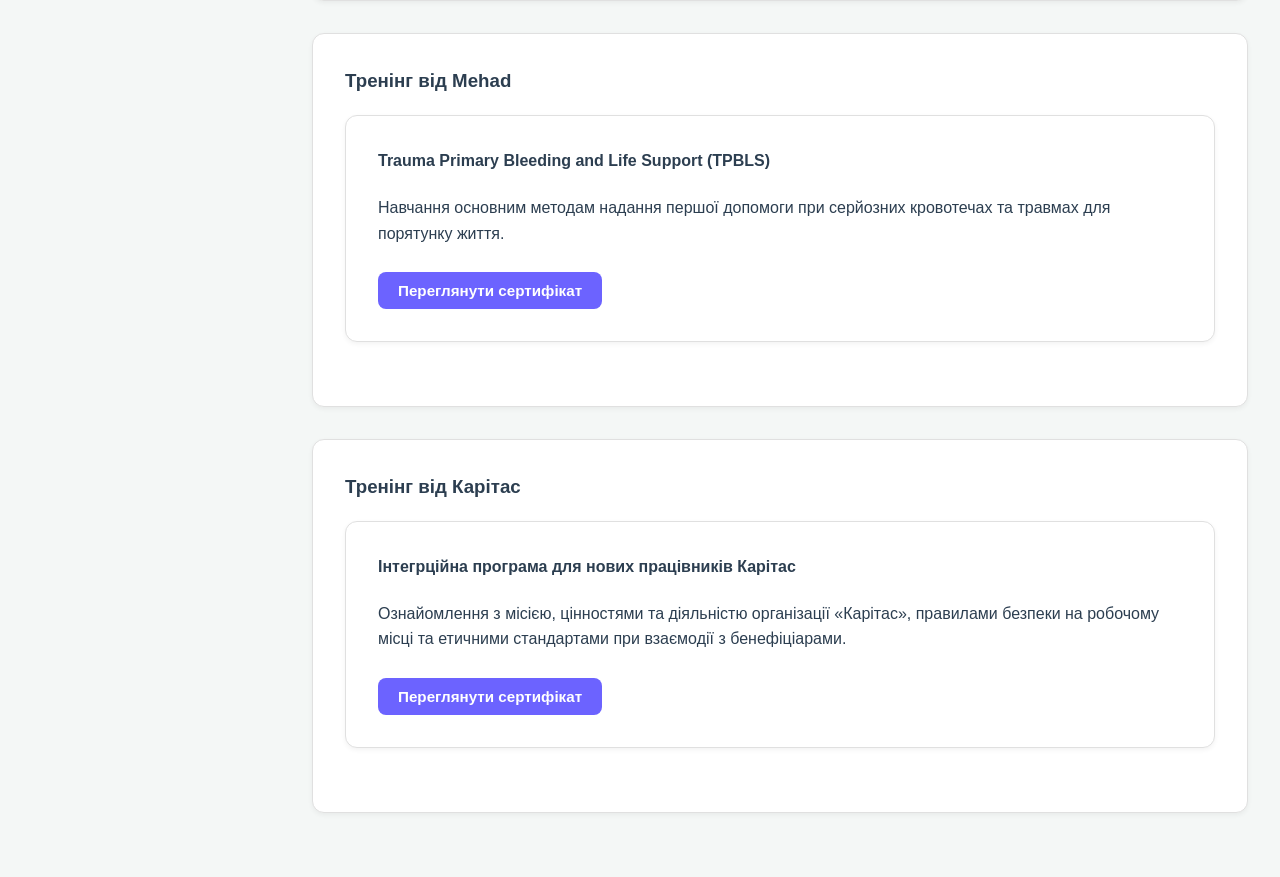
==== commit 1d0afc43: "update cv" ====
--- a/courses.html
+++ b/courses.html
@@ -3,26 +3,26 @@
 
 <head>
    <meta charset="UTF-8">
+   <meta name="viewport" content="width=device-width, initial-scale=1.0">
    <title data-lang-ua="Завершені курси" data-lang-en="Completed Courses">Завершені курси</title>
    <link rel="stylesheet" href="styles.css">
    <script src="script.js" defer></script>
 </head>
 
-<!--------------------------------------------------------------------------------Сайдбар-------------------------------------------------------------------------------->
+<!-- Модальне вікно для сертифікатів -->
 <div id="universalModal" class="modal">
    <span class="close">&times;</span>
    <div class="modal-body" id="modalBody"></div>
 </div>
 
 <body>
+   <!-- Top Bar (Header) -->
    <header class="top-bar">
-      <button id="menu-toggle">
-         ☰ <span id="menu-text" data-lang-ua="Портфоліо" data-lang-en="Portfolio">Портфоліо</span>
-      </button>
+      <button id="menu-toggle">☰</button>
 
       <nav id="page-links">
          <a href="index.html" data-lang-ua="Головна" data-lang-en="Home">Головна</a>
-         <a href="courses.html" data-lang-ua="Завершені курси" data-lang-en="Completed Courses">Завершені
+         <a href="courses.html" class="active" data-lang-ua="Завершені курси" data-lang-en="Completed Courses">Завершені
             курси</a>
          <a href="projects.html" data-lang-ua="Мої проекти" data-lang-en="My Projects">Мої проекти</a>
          <a href="Maksakov_CV.pdf" download class="resume-button" data-lang-ua="Завантажити резюме"
@@ -34,374 +34,324 @@
          <span id="lang-text" data-lang-ua="Українська версія" data-lang-en="Ukrainian version">Українська версія</span>
       </button>
    </header>
+
    <div class="container">
-      <div id="sidebar">
+      <!-- Sidebar (Fixed Left) -->
+      <aside id="sidebar">
          <div id="sidebar-content">
             <img src="Images/MyPhoto.png" alt="Ваше фото" id="profile-photo">
+
             <h1 data-lang-ua="Особисті дані" data-lang-en="General information">Особисті дані</h1>
+
             <h3 data-lang-ua="ПІБ" data-lang-en="Full name">ПІБ</h3>
             <p data-lang-ua="Максаков Владислав Олександрович" data-lang-en="Maksakov Vladyslav">Максаков Владислав
                Олександрович</p>
+
             <h3 data-lang-ua="Дата народження" data-lang-en="Date of Birth">Дата народження</h3>
             <p>05.03.2004</p>
+
             <h3 data-lang-ua="Місто" data-lang-en="City">Місто</h3>
             <p data-lang-ua="Харків" data-lang-en="Kharkiv">Харків</p>
+
             <h3 data-lang-ua="Номер телефону" data-lang-en="Phone Number">Номер телефону</h3>
-            <p>+38(095)-797-64-19</p>
+            <p><a href="tel:+380957976419">+38(095)-797-64-19</a></p>
+
             <h3>Email</h3>
-            <p>vmaksakov92@gmail.com</p>
-
-            <!----------------------------------------------------------------Посилання на соц мережі-------------------------------------------------------------------->
-            <div id="social-icons-container">
-               <div id="social-icons">
-                  <a href="https://www.instagram.com/prosto_vlados.666/" target="_blank">
-                     <img src="Images/instagram-icon.png" alt="Instagram" loading="lazy">
-                  </a>
-                  <a href="https://t.me/vladislave_666" target="_blank">
-                     <img src="Images/telegram-icon.png" alt="Telegram" loading="lazy">
-                  </a>
-                  <a href="https://www.linkedin.com/in/владислав-максаков-b97384288" target="_blank">
-                     <img src="Images/linkedin-icon.png" alt="Linkedin" loading="lazy">
-                  </a>
-                  <a href="https://www.facebook.com/vlad.maksakov.1" target="_blank">
-                     <img src="Images/facebook-icon.png" alt="Facebook" loading="lazy">
-                  </a>
-                  <a href="https://github.com/VladislavMaksakov" target="_blank">
-                     <img src="Images/github-icon.png" alt="GitHub" loading="lazy">
-                  </a>
-               </div>
+            <p><a href="mailto:vmaksakov92@gmail.com">vmaksakov92@gmail.com</a></p>
+
+            <div id="social-icons">
+               <a href="https://www.instagram.com/prosto_vlados.666/" target="_blank"><img
+                     src="Images/instagram-icon.png" alt="Inst"></a>
+               <a href="https://t.me/vladislave_666" target="_blank"><img src="Images/telegram-icon.png" alt="TG"></a>
+               <a href="https://www.linkedin.com/in/владислав-максаков-b97384288" target="_blank"><img
+                     src="Images/linkedin-icon.png" alt="In"></a>
+               <a href="https://www.facebook.com/vlad.maksakov.1" target="_blank"><img src="Images/facebook-icon.png"
+                     alt="FB"></a>
+               <a href="https://github.com/VladislavMaksakov" target="_blank"><img src="Images/github-icon.png"
+                     alt="Git"></a>
             </div>
          </div>
-      </div>
-
-      <div class="main-info">
-         <div class="course-block">
-            <h3 data-lang-ua="Курси від Coursera" data-lang-en="Courses from Coursera">Курси від Coursera</h3>
-            <div class="single-course">
-               <h4 data-lang-ua="Object-oriented programming concepts"
-                  data-lang-en="Object-oriented programming concepts">Object-oriented programming concepts</h4>
-               <p data-lang-ua="Вивчення принципів об'єктно-орієнтованого програмування: інкапсуляція, наслідування, поліморфізм і абстракція."
-                  data-lang-en="Study of object-oriented programming principles: encapsulation, inheritance, polymorphism, and abstraction.">
-                  Вивчення принципів об'єктно-орієнтованого програмування: інкапсуляція, наслідування, поліморфізм
-                  і
-                  абстракція.
-               </p>
-               <button class="cert-button" data-lang-ua="Переглянути сертифікат" data-lang-en="View Certificate"
-                  onclick="openUniversalModal('Images/Cert/Coursera/Coursera OOP.pdf')">
-                  Переглянути сертифікат
-               </button>
-            </div>
-            <div class="single-course">
-               <h4 data-lang-ua="Packet Switching Networks and Algorithms"
-                  data-lang-en="Packet Switching Networks and Algorithms">Packet Switching Networks and Algorithms
-               </h4>
-               <p data-lang-ua="Вивчення алгоритмів маршрутизації пакетів у комп'ютерних мережах, принципів передачі даних."
-                  data-lang-en="Study of packet switching algorithms in computer networks and principles of data transmission.">
-                  Вивчення алгоритмів маршрутизації пакетів у комп'ютерних мережах, принципів передачі даних.
-               </p>
-               <button class="cert-button" data-lang-ua="Переглянути сертифікат" data-lang-en="View Certificate"
-                  onclick="openUniversalModal('Images/Cert/Coursera/Coursera PSNA.pdf')">
-                  Переглянути сертифікат
-               </button>
-            </div>
-            <div class="single-course">
-               <h4 data-lang-ua="Introduction to TCP/IP" data-lang-en="Introduction to TCP/IP">Introduction to
-                  TCP/IP
-               </h4>
-               <p data-lang-ua="Огляд основних протоколів мережі Інтернет (TCP/IP), робота транспортного та мережевого рівнів."
-                  data-lang-en="Overview of the basic Internet protocols (TCP/IP), operation of the transport and network layers.">
-                  Огляд основних протоколів мережі Інтернет (TCP/IP), робота транспортного та мережевого рівнів.
-               </p>
-               <button class="cert-button" data-lang-ua="Переглянути сертифікат" data-lang-en="View Certificate"
-                  onclick="openUniversalModal('Images/Cert/Coursera/Coursera Intro TCP-IP.pdf')">
-                  Переглянути сертифікат
-               </button>
-            </div>
-            <div class="single-course">
-               <h4 data-lang-ua="The Bits and Bytes of Computer Networking"
-                  data-lang-en="The Bits and Bytes of Computer Networking">The Bits and Bytes of Computer
-                  Networking
-               </h4>
-               <p data-lang-ua="Основи комп'ютерних мереж, фізичні та канальні рівні передачі даних, основи мережевого обладнання."
-                  data-lang-en="Basics of computer networks, physical and data link layers, fundamentals of networking equipment.">
-                  Основи комп'ютерних мереж, фізичні та канальні рівні передачі даних, основи мережевого
-                  обладнання.
-               </p>
-               <button class="cert-button" data-lang-ua="Переглянути сертифікат" data-lang-en="View Certificate"
-                  onclick="openUniversalModal('Images/Cert/Coursera/Coursera TBaBoCN.pdf')">
-                  Переглянути сертифікат
-               </button>
-            </div>
-            <div class="single-course">
-               <h4 data-lang-ua="Technical Support Fundamentals" data-lang-en="Technical Support Fundamentals">
-                  Technical Support Fundamentals</h4>
-               <p data-lang-ua="Основи технічної підтримки: налаштування обладнання, основи ОС, діагностика та вирішення проблем."
-                  data-lang-en="Fundamentals of technical support: hardware setup, OS basics, troubleshooting and problem-solving.">
-                  Основи технічної підтримки: налаштування обладнання, основи ОС, діагностика та вирішення
-                  проблем.
-               </p>
-               <button class="cert-button" data-lang-ua="Переглянути сертифікат" data-lang-en="View Certificate"
-                  onclick="openUniversalModal('Images/Cert/Coursera/Coursera TSF.pdf')">
-                  Переглянути сертифікат
-               </button>
-            </div>
+      </aside>
+
+      <!-- Main Content -->
+      <main class="main-content">
+         <div class="main-info">
+
+            <!-- Coursera -->
+            <div class="course-block animate-on-scroll">
+               <h3 data-lang-ua="Курси від Coursera" data-lang-en="Courses from Coursera">Курси від Coursera</h3>
+
+               <div class="single-course">
+                  <h4 data-lang-ua="Object-oriented programming concepts"
+                     data-lang-en="Object-oriented programming concepts">Object-oriented programming concepts</h4>
+                  <p data-lang-ua="Вивчення принципів об'єктно-орієнтованого програмування: інкапсуляція, наслідування, поліморфізм і абстракція."
+                     data-lang-en="Study of object-oriented programming principles: encapsulation, inheritance, polymorphism, and abstraction.">
+                     Вивчення принципів об'єктно-орієнтованого програмування: інкапсуляція, наслідування, поліморфізм і
+                     абстракція.</p>
+                  <button class="cert-button" data-lang-ua="Переглянути сертифікат" data-lang-en="View Certificate"
+                     onclick="openUniversalModal('Images/Cert/Coursera/Coursera OOP.pdf')">Переглянути
+                     сертифікат</button>
+               </div>
+
+               <div class="single-course">
+                  <h4 data-lang-ua="Packet Switching Networks and Algorithms"
+                     data-lang-en="Packet Switching Networks and Algorithms">Packet Switching Networks and Algorithms
+                  </h4>
+                  <p data-lang-ua="Вивчення алгоритмів маршрутизації пакетів у комп'ютерних мережах, принципів передачі даних."
+                     data-lang-en="Study of packet switching algorithms in computer networks and principles of data transmission.">
+                     Вивчення алгоритмів маршрутизації пакетів у комп'ютерних мережах, принципів передачі даних.</p>
+                  <button class="cert-button" data-lang-ua="Переглянути сертифікат" data-lang-en="View Certificate"
+                     onclick="openUniversalModal('Images/Cert/Coursera/Coursera PSNA.pdf')">Переглянути
+                     сертифікат</button>
+               </div>
+
+               <div class="single-course">
+                  <h4 data-lang-ua="Introduction to TCP/IP" data-lang-en="Introduction to TCP/IP">Introduction to TCP/IP
+                  </h4>
+                  <p data-lang-ua="Огляд основних протоколів мережі Інтернет (TCP/IP), робота транспортного та мережевого рівнів."
+                     data-lang-en="Overview of the basic Internet protocols (TCP/IP), operation of the transport and network layers.">
+                     Огляд основних протоколів мережі Інтернет (TCP/IP), робота транспортного та мережевого рівнів.</p>
+                  <button class="cert-button" data-lang-ua="Переглянути сертифікат" data-lang-en="View Certificate"
+                     onclick="openUniversalModal('Images/Cert/Coursera/Coursera Intro TCP-IP.pdf')">Переглянути
+                     сертифікат</button>
+               </div>
+
+               <div class="single-course">
+                  <h4 data-lang-ua="The Bits and Bytes of Computer Networking"
+                     data-lang-en="The Bits and Bytes of Computer Networking">The Bits and Bytes of Computer Networking
+                  </h4>
+                  <p data-lang-ua="Основи комп'ютерних мереж, фізичні та канальні рівні передачі даних, основи мережевого обладнання."
+                     data-lang-en="Basics of computer networks, physical and data link layers, fundamentals of networking equipment.">
+                     Основи комп'ютерних мереж, фізичні та канальні рівні передачі даних, основи мережевого обладнання.
+                  </p>
+                  <button class="cert-button" data-lang-ua="Переглянути сертифікат" data-lang-en="View Certificate"
+                     onclick="openUniversalModal('Images/Cert/Coursera/Coursera TBaBoCN.pdf')">Переглянути
+                     сертифікат</button>
+               </div>
+
+               <div class="single-course">
+                  <h4 data-lang-ua="Technical Support Fundamentals" data-lang-en="Technical Support Fundamentals">
+                     Technical Support Fundamentals</h4>
+                  <p data-lang-ua="Основи технічної підтримки: налаштування обладнання, основи ОС, діагностика та вирішення проблем."
+                     data-lang-en="Fundamentals of technical support: hardware setup, OS basics, troubleshooting and problem-solving.">
+                     Основи технічної підтримки: налаштування обладнання, основи ОС, діагностика та вирішення проблем.
+                  </p>
+                  <button class="cert-button" data-lang-ua="Переглянути сертифікат" data-lang-en="View Certificate"
+                     onclick="openUniversalModal('Images/Cert/Coursera/Coursera TSF.pdf')">Переглянути
+                     сертифікат</button>
+               </div>
+            </div>
+
+            <!-- Udemy -->
+            <div class="course-block animate-on-scroll">
+               <h3 data-lang-ua="Курси від Udemy" data-lang-en="Courses from Udemy">Курси від Udemy</h3>
+
+               <div class="single-course">
+                  <h4 data-lang-ua="Python Django - Практичний курс" data-lang-en="Python Django - The Practical Guide">
+                     Python Django - The Practical Guide</h4>
+                  <p data-lang-ua="Комплексний курс із розробки веб-застосунків на Django: робота з моделями, автентифікація користувачів, обробка форм, підключення баз даних та деплой на продакшн."
+                     data-lang-en="Comprehensive course on web application development with Django: working with models, user authentication, form handling, database integration, and production deployment.">
+                     Комплексний курс із розробки веб-застосунків на Django: робота з моделями, автентифікація
+                     користувачів, обробка форм, підключення баз даних та деплой на продакшн.</p>
+                  <button class="cert-button"
+                     onclick="openUniversalModal('Images/Cert/Python/Python Django - The Practical Guide.pdf')"
+                     data-lang-ua="Переглянути сертифікат" data-lang-en="View Certificate">Переглянути
+                     сертифікат</button>
+               </div>
+
+               <div class="single-course">
+                  <h4 data-lang-ua="Django Python: Розробка повноцінного сайту"
+                     data-lang-en="Django Python: Build a Full Stack Website with Features">Django Python: Build a Full
+                     Stack Website with Features</h4>
+                  <p data-lang-ua="Створення повнофункціональних веб-проєктів із фронтендом і бекендом на Django: створення моделей, налаштування REST API, робота із сесіями та безпекою користувачів."
+                     data-lang-en="Building full-featured web projects with Django frontend and backend: creating models, setting up REST APIs, handling sessions, and user security.">
+                     Створення повнофункціональних веб-проєктів із фронтендом і бекендом на Django: створення моделей,
+                     налаштування REST API, робота із сесіями та безпекою користувачів.</p>
+                  <button class="cert-button"
+                     onclick="openUniversalModal('Images/Cert/Python/Django Python Build a Full Stack Website with Features.pdf')"
+                     data-lang-ua="Переглянути сертифікат" data-lang-en="View Certificate">Переглянути
+                     сертифікат</button>
+               </div>
+
+               <div class="single-course">
+                  <h4 data-lang-ua="Django Masterclass: 9 реальних проєктів"
+                     data-lang-en="Django Masterclass: Build 9 Real World Django Projects">Django Masterclass: Build 9
+                     Real World Django Projects</h4>
+                  <p data-lang-ua="Розробка дев'яти реальних проєктів на Django для різних сценаріїв: блоги, інтернет-магазини, CRM-системи, портфоліо та управління користувачами."
+                     data-lang-en="Development of nine real-world Django projects: blogs, e-commerce shops, CRM systems, portfolio websites, and user management.">
+                     Розробка дев'яти реальних проєктів на Django для різних сценаріїв: блоги, інтернет-магазини,
+                     CRM-системи, портфоліо та управління користувачами.</p>
+                  <button class="cert-button"
+                     onclick="openUniversalModal('Images/Cert/Python/Django Masterclass Build 9 Real World Django Projects.pdf')"
+                     data-lang-ua="Переглянути сертифікат" data-lang-en="View Certificate">Переглянути
+                     сертифікат</button>
+               </div>
+
+               <div class="single-course">
+                  <h4 data-lang-ua="Django - Повний курс 2025 (Початковий + Просунутий + AI)"
+                     data-lang-en="Django - The Complete Course 2025 (Beginner + Advanced + AI)">Django - The Complete
+                     Course 2025 (Beginner + Advanced + AI)</h4>
+                  <p data-lang-ua="Повний цикл навчання Django: від основ до просунутих концепцій і інтеграції штучного інтелекту в веб-проєкти. Реалізація CRUD-операцій, API, інтеграція чат-ботів і машинного навчання."
+                     data-lang-en="Complete Django training: from basics to advanced concepts and integration of artificial intelligence into web projects. CRUD operations, API development, chatbot and machine learning integration.">
+                     Повний цикл навчання Django: від основ до просунутих концепцій і інтеграції штучного інтелекту в
+                     веб-проєкти.</p>
+                  <button class="cert-button"
+                     onclick="openUniversalModal('Images/Cert/Python/Django - The Complete Course 2025 Beginner + Advance + AI.pdf')"
+                     data-lang-ua="Переглянути сертифікат" data-lang-en="View Certificate">Переглянути
+                     сертифікат</button>
+               </div>
+
+               <div class="single-course">
+                  <h4 data-lang-ua="Python Django - Побудова складної мультивендорної e-commerce системи"
+                     data-lang-en="Python Django - Build Complex MultiVendor Ecommerce System">Python Django - Build
+                     Complex MultiVendor Ecommerce System</h4>
+                  <p data-lang-ua="Практичний курс зі створення масштабованої мультивендорної платформи на Django: моделі користувачів, платіжні системи, інтерфейс продавця та адміністративна панель."
+                     data-lang-en="Practical course on building a scalable multi-vendor platform with Django: user models, payment systems, seller interface, and admin dashboard.">
+                     Практичний курс зі створення масштабованої мультивендорної платформи на Django: моделі
+                     користувачів, платіжні системи, інтерфейс продавця та адміністративна панель.</p>
+                  <button class="cert-button"
+                     onclick="openUniversalModal('Images/Cert/Python/Python Django - Build Complex MultiVendor Ecommerce System.pdf')"
+                     data-lang-ua="Переглянути сертифікат" data-lang-en="View Certificate">Переглянути
+                     сертифікат</button>
+               </div>
+
+               <div class="single-course">
+                  <h4 data-lang-ua="Повний курс адміністрування Microsoft SQL Server"
+                     data-lang-en="Complete Microsoft SQL Server Database Administration Course">Complete Microsoft SQL
+                     Server Database Administration Course</h4>
+                  <p data-lang-ua="Повний курс з налаштування, адміністрування і оптимізації баз даних на Microsoft SQL Server: резервне копіювання, безпека, відновлення та автоматизація завдань."
+                     data-lang-en="Comprehensive course on configuration, administration, and optimization of databases on Microsoft SQL Server: backup, security, recovery, and task automation.">
+                     Повний курс з налаштування, адміністрування і оптимізації баз даних на Microsoft SQL Server:
+                     резервне копіювання, безпека, відновлення та автоматизація завдань.</p>
+                  <button class="cert-button"
+                     onclick="openUniversalModal('Images/Cert/BigData/Complete Microsoft SQL Server Database Administration Course.pdf')"
+                     data-lang-ua="Переглянути сертифікат" data-lang-en="View Certificate">Переглянути
+                     сертифікат</button>
+               </div>
+
+               <div class="single-course">
+                  <h4 data-lang-ua="Практичний курс для новачків з SQL та PostgreSQL"
+                     data-lang-en="Practical Course for Beginners on SQL and PostgreSQL">Практичний курс для новачків з
+                     SQL та PostgreSQL</h4>
+                  <p data-lang-ua="Практичне навчання основам роботи з SQL і PostgreSQL: створення запитів, оптимізація баз даних, обробка транзакцій та безпека даних."
+                     data-lang-en="Practical training on SQL and PostgreSQL basics: creating queries, optimizing databases, handling transactions, and ensuring data security.">
+                     Практичне навчання основам роботи з SQL і PostgreSQL: створення запитів, оптимізація баз даних,
+                     обробка транзакцій та безпека даних.</p>
+                  <button class="cert-button"
+                     onclick="openUniversalModal('Images/Cert/BigData/Практический курс для новичков по SQL и PostgreSQL.pdf')"
+                     data-lang-ua="Переглянути сертифікат" data-lang-en="View Certificate">Переглянути
+                     сертифікат</button>
+               </div>
+
+               <div class="single-course">
+                  <h4 data-lang-ua="Практичний курс Hadoop: Оптимізація Big Data"
+                     data-lang-en="The Ultimate Hands-On Hadoop: Tame your Big Data!">The Ultimate Hands-On Hadoop: Tame
+                     your Big Data!</h4>
+                  <p data-lang-ua="Поглиблене вивчення роботи з Big Data за допомогою Hadoop: обробка великих обсягів даних, робота з HDFS, MapReduce, Hive, Pig і Spark."
+                     data-lang-en="In-depth study of working with Big Data using Hadoop: processing large datasets, working with HDFS, MapReduce, Hive, Pig, and Spark.">
+                     Поглиблене вивчення роботи з Big Data за допомогою Hadoop: обробка великих обсягів даних, робота з
+                     HDFS, MapReduce, Hive, Pig і Spark.</p>
+                  <button class="cert-button"
+                     onclick="openUniversalModal('Images/Cert/BigData/The Ultimate Hands-On Hadoop Tame your Big Data!.pdf')"
+                     data-lang-ua="Переглянути сертифікат" data-lang-en="View Certificate">Переглянути
+                     сертифікат</button>
+               </div>
+
+               <div class="single-course">
+                  <h4 data-lang-ua="Power BI: Від новачка до впевненого бізнес-користувача"
+                     data-lang-en="Power BI: From Beginner to Confident Business User">Power BI: Від новачка до
+                     впевненого бізнес-користувача</h4>
+                  <p data-lang-ua="Повний курс із створення дашбордів, візуалізації даних, роботи з різними джерелами даних і використання DAX для аналітики в Power BI."
+                     data-lang-en="Complete course on dashboard creation, data visualization, working with multiple data sources, and using DAX for analytics in Power BI.">
+                     Повний курс із створення дашбордів, візуалізації даних, роботи з різними джерелами даних і
+                     використання DAX для аналітики в Power BI.</p>
+                  <button class="cert-button"
+                     onclick="openUniversalModal('Images/Cert/BigData/Power BI от новичка до уверенного бизнес-пользователя.pdf')"
+                     data-lang-ua="Переглянути сертифікат" data-lang-en="View Certificate">Переглянути
+                     сертифікат</button>
+               </div>
+            </div>
+
+            <!-- Тренінги НУО -->
+            <div class="course-block animate-on-scroll">
+               <h3 data-lang-ua="Тренінги від Центру розвитку громадянського суспільства"
+                  data-lang-en="Trainings from NGO Development Center">Тренінги від Центру розвитку громадянського
+                  суспільства</h3>
+
+               <div class="single-course">
+                  <h4 data-lang-ua="Проєктний менеджмент для НУО. Грантрайтинг. Фандрейзинг. Моніторинг і оцінка проєктів."
+                     data-lang-en="Project Management for NGOs. Grant Writing. Fundraising. Project Monitoring and Evaluation.">
+                     Проєктний менеджмент для НУО. Грантрайтинг. Фандрейзинг. Моніторинг і оцінка проєктів.</h4>
+                  <p data-lang-ua="Вивчення планування, впровадження проєктів, підготовка грантових заявок, фандрейзинг та моніторинг результатів."
+                     data-lang-en="Study of project planning, implementation, grant application preparation, fundraising, and project results monitoring.">
+                     Вивчення планування, впровадження проєктів, підготовка грантових заявок, фандрейзинг та моніторинг
+                     результатів.</p>
+                  <button class="cert-button" data-lang-ua="Переглянути сертифікат" data-lang-en="View Certificate"
+                     onclick="openUniversalModal('Images/Cert/ЦРМ/ЦРМ_Грантрайтинг.pdf')">Переглянути
+                     сертифікат</button>
+               </div>
+
+               <div class="single-course">
+                  <h4 data-lang-ua="Canva для початківців та просунутий курс"
+                     data-lang-en="Canva for Beginners and Advanced Course">Canva для початківців та просунутий курс
+                  </h4>
+                  <p data-lang-ua="Навчання створення якісної графіки та презентацій для соціальних мереж, вебсайтів і бізнесу за допомогою Canva."
+                     data-lang-en="Training in creating high-quality graphics and presentations for social media, websites, and business using Canva.">
+                     Навчання створення якісної графіки та презентацій для соціальних мереж, вебсайтів і бізнесу за
+                     допомогою Canva.</p>
+                  <button class="cert-button" data-lang-ua="Переглянути сертифікат" data-lang-en="View Certificate"
+                     onclick="openUniversalModal('Images/Cert/ЦРМ/ЦРМ_Canva.pdf')">Переглянути сертифікат</button>
+               </div>
+
+               <div class="single-course">
+                  <h4 data-lang-ua="Power BI для початківців та просунутий курс"
+                     data-lang-en="Power BI for Beginners and Advanced Course">Power BI для початківців та просунутий
+                     курс</h4>
+                  <p data-lang-ua="Основи роботи з бізнес-аналітикою в Power BI: підключення до джерел даних, створення інтерактивних звітів і візуалізацій."
+                     data-lang-en="Fundamentals of business analytics in Power BI: connecting to data sources, creating interactive reports and visualizations.">
+                     Основи роботи з бізнес-аналітикою в Power BI: підключення до джерел даних, створення інтерактивних
+                     звітів і візуалізацій.</p>
+                  <button class="cert-button" data-lang-ua="Переглянути сертифікат" data-lang-en="View Certificate"
+                     onclick="openUniversalModal('Images/Cert/ЦРМ/ЦРМ_PowerBI.pdf')">Переглянути сертифікат</button>
+               </div>
+            </div>
+
+            <!-- Mehad -->
+            <div class="course-block animate-on-scroll">
+               <h3 data-lang-ua="Тренінг від Mehad" data-lang-en="Training from Mehad">Тренінг від Mehad</h3>
+               <div class="single-course">
+                  <h4 data-lang-ua="Trauma Primary Bleeding and Life Support (TPBLS)"
+                     data-lang-en="Trauma Primary Bleeding and Life Support (TPBLS)">Trauma Primary Bleeding and Life
+                     Support (TPBLS)</h4>
+                  <p data-lang-ua="Навчання основним методам надання першої допомоги при серйозних кровотечах та травмах для порятунку життя."
+                     data-lang-en="Training in essential first aid techniques for severe bleeding and trauma to save lives.">
+                     Навчання основним методам надання першої допомоги при серйозних кровотечах та травмах для порятунку
+                     життя.</p>
+                  <button class="cert-button" data-lang-ua="Переглянути сертифікат" data-lang-en="View Certificate"
+                     onclick="openUniversalModal('Images/Cert/Грамоти/Тактична_Медицина.pdf')">Переглянути
+                     сертифікат</button>
+               </div>
+            </div>
+
+            <!-- Caritas Training -->
+            <div class="course-block animate-on-scroll">
+               <h3 data-lang-ua="Тренінг від Карітас" data-lang-en="Training from Caritas">Тренінг від Карітас</h3>
+               <div class="single-course">
+                  <h4 data-lang-ua="Інтегрційна програма для нових працівників Карітас"
+                     data-lang-en="Integration program for new Caritas employees">Інтегрційна програма для нових
+                     працівників Карітас</h4>
+                  <p data-lang-ua="Ознайомлення з місією, цінностями та діяльністю організації «Карітас», правилами безпеки на робочому місці та етичними стандартами при взаємодії з бенефіціарами."
+                     data-lang-en="Familiarization with the mission, values, and activities of the Caritas organization, workplace safety rules, and ethical standards when interacting with beneficiaries.">
+                     Ознайомлення з місією, цінностями та діяльністю організації «Карітас», правилами безпеки на
+                     робочому місці та етичними стандартами при взаємодії з бенефіціарами.</p>
+                  <button class="cert-button" data-lang-ua="Переглянути сертифікат" data-lang-en="View Certificate"
+                     onclick="openUniversalModal('Images/Cert/Грамоти/Інтеграційна_програма_для_нових_працівників.pdf')">Переглянути
+                     сертифікат</button>
+               </div>
+            </div>
+
          </div>
-         <div class="course-block">
-            <h3 data-lang-ua="Курси від Udemy" data-lang-en="Courses from Udemy">Курси від Udemy</h3>
-
-            <!-- Python Django - Практичний курс -->
-            <div class="single-course">
-               <h4 data-lang-ua="Python Django - Практичний курс" data-lang-en="Python Django - The Practical Guide">
-                  Python Django - The Practical Guide
-               </h4>
-               <p data-lang-ua="Комплексний курс із розробки веб-застосунків на Django: робота з моделями, автентифікація користувачів, обробка форм, підключення баз даних та деплой на продакшн."
-                  data-lang-en="Comprehensive course on web application development with Django: working with models, user authentication, form handling, database integration, and production deployment.">
-                  Комплексний курс із розробки веб-застосунків на Django: робота з моделями, автентифікація
-                  користувачів, обробка форм, підключення баз даних та деплой на продакшн.
-               </p>
-               <button class="cert-button"
-                  onclick="openUniversalModal('Images/Cert/Python/Python Django - The Practical Guide.pdf')"
-                  data-lang-ua="Переглянути сертифікат" data-lang-en="View Certificate">
-                  Переглянути сертифікат
-               </button>
-            </div>
-
-            <!-- Django Python: Build a Full Stack Website with Features -->
-            <div class="single-course">
-               <h4 data-lang-ua="Django Python: Розробка повноцінного сайту"
-                  data-lang-en="Django Python: Build a Full Stack Website with Features">
-                  Django Python: Build a Full Stack Website with Features
-               </h4>
-               <p data-lang-ua="Створення повнофункціональних веб-проєктів із фронтендом і бекендом на Django: створення моделей, налаштування REST API, робота із сесіями та безпекою користувачів."
-                  data-lang-en="Building full-featured web projects with Django frontend and backend: creating models, setting up REST APIs, handling sessions, and user security.">
-                  Створення повнофункціональних веб-проєктів із фронтендом і бекендом на Django: створення моделей,
-                  налаштування REST API, робота із сесіями та безпекою користувачів.
-               </p>
-               <button class="cert-button"
-                  onclick="openUniversalModal('Images/Cert/Python/Django Python Build a Full Stack Website with Features.pdf')"
-                  data-lang-ua="Переглянути сертифікат" data-lang-en="View Certificate">
-                  Переглянути сертифікат
-               </button>
-            </div>
-
-            <!-- Django Masterclass Build 9 Real World Django Projects -->
-            <div class="single-course">
-               <h4 data-lang-ua="Django Masterclass: 9 реальних проєктів"
-                  data-lang-en="Django Masterclass: Build 9 Real World Django Projects">
-                  Django Masterclass: Build 9 Real World Django Projects
-               </h4>
-               <p data-lang-ua="Розробка дев'яти реальних проєктів на Django для різних сценаріїв: блоги, інтернет-магазини, CRM-системи, портфоліо та управління користувачами."
-                  data-lang-en="Development of nine real-world Django projects: blogs, e-commerce shops, CRM systems, portfolio websites, and user management.">
-                  Розробка дев'яти реальних проєктів на Django для різних сценаріїв: блоги, інтернет-магазини,
-                  CRM-системи, портфоліо та управління користувачами.
-               </p>
-               <button class="cert-button"
-                  onclick="openUniversalModal('Images/Cert/Python/Django Masterclass Build 9 Real World Django Projects.pdf')"
-                  data-lang-ua="Переглянути сертифікат" data-lang-en="View Certificate">
-                  Переглянути сертифікат
-               </button>
-            </div>
-
-            <!-- Django - The Complete Course 2025 -->
-            <div class="single-course">
-               <h4 data-lang-ua="Django - Повний курс 2025 (Початковий + Просунутий + AI)"
-                  data-lang-en="Django - The Complete Course 2025 (Beginner + Advanced + AI)">
-                  Django - The Complete Course 2025 (Beginner + Advanced + AI)
-               </h4>
-               <p data-lang-ua="Повний цикл навчання Django: від основ до просунутих концепцій і інтеграції штучного інтелекту в веб-проєкти. Реалізація CRUD-операцій, API, інтеграція чат-ботів і машинного навчання."
-                  data-lang-en="Complete Django training: from basics to advanced concepts and integration of artificial intelligence into web projects. CRUD operations, API development, chatbot and machine learning integration.">
-                  Повний цикл навчання Django: від основ до просунутих концепцій і інтеграції штучного інтелекту в
-                  веб-проєкти.
-               </p>
-               <button class="cert-button"
-                  onclick="openUniversalModal('Images/Cert/Python/Django - The Complete Course 2025 Beginner + Advance + AI.pdf')"
-                  data-lang-ua="Переглянути сертифікат" data-lang-en="View Certificate">
-                  Переглянути сертифікат
-               </button>
-            </div>
-
-            <!-- Python Django - Build Complex MultiVendor Ecommerce System -->
-            <div class="single-course">
-               <h4 data-lang-ua="Python Django - Побудова складної мультивендорної e-commerce системи"
-                  data-lang-en="Python Django - Build Complex MultiVendor Ecommerce System">
-                  Python Django - Build Complex MultiVendor Ecommerce System
-               </h4>
-               <p data-lang-ua="Практичний курс зі створення масштабованої мультивендорної платформи на Django: моделі користувачів, платіжні системи, інтерфейс продавця та адміністративна панель."
-                  data-lang-en="Practical course on building a scalable multi-vendor platform with Django: user models, payment systems, seller interface, and admin dashboard.">
-                  Практичний курс зі створення масштабованої мультивендорної платформи на Django: моделі користувачів,
-                  платіжні системи, інтерфейс продавця та адміністративна панель.
-               </p>
-               <button class="cert-button"
-                  onclick="openUniversalModal('Images/Cert/Python/Python Django - Build Complex MultiVendor Ecommerce System.pdf')"
-                  data-lang-ua="Переглянути сертифікат" data-lang-en="View Certificate">
-                  Переглянути сертифікат
-               </button>
-            </div>
-
-            <!-- Complete Microsoft SQL Server Database Administration Course -->
-            <div class="single-course">
-               <h4 data-lang-ua="Повний курс адміністрування Microsoft SQL Server"
-                  data-lang-en="Complete Microsoft SQL Server Database Administration Course">
-                  Complete Microsoft SQL Server Database Administration Course
-               </h4>
-               <p data-lang-ua="Повний курс з налаштування, адміністрування і оптимізації баз даних на Microsoft SQL Server: резервне копіювання, безпека, відновлення та автоматизація завдань."
-                  data-lang-en="Comprehensive course on configuration, administration, and optimization of databases on Microsoft SQL Server: backup, security, recovery, and task automation.">
-                  Повний курс з налаштування, адміністрування і оптимізації баз даних на Microsoft SQL Server: резервне
-                  копіювання, безпека, відновлення та автоматизація завдань.
-               </p>
-               <button class="cert-button"
-                  onclick="openUniversalModal('Images/Cert/BigData/Complete Microsoft SQL Server Database Administration Course.pdf')"
-                  data-lang-ua="Переглянути сертифікат" data-lang-en="View Certificate">
-                  Переглянути сертифікат
-               </button>
-            </div>
-
-            <!-- Практичний курс для новачків по SQL і PostgreSQL -->
-            <div class="single-course">
-               <h4 data-lang-ua="Практичний курс для новачків з SQL та PostgreSQL"
-                  data-lang-en="Practical Course for Beginners on SQL and PostgreSQL">
-                  Практичний курс для новачків з SQL та PostgreSQL
-               </h4>
-               <p data-lang-ua="Практичне навчання основам роботи з SQL і PostgreSQL: створення запитів, оптимізація баз даних, обробка транзакцій та безпека даних."
-                  data-lang-en="Practical training on SQL and PostgreSQL basics: creating queries, optimizing databases, handling transactions, and ensuring data security.">
-                  Практичне навчання основам роботи з SQL і PostgreSQL: створення запитів, оптимізація баз даних,
-                  обробка транзакцій та безпека даних.
-               </p>
-               <button class="cert-button"
-                  onclick="openUniversalModal('Images/Cert/BigData/Практический курс для новичков по SQL и PostgreSQL.pdf')"
-                  data-lang-ua="Переглянути сертифікат" data-lang-en="View Certificate">
-                  Переглянути сертифікат
-               </button>
-            </div>
-
-            <!-- The Ultimate Hands-On Hadoop: Tame your Big Data! -->
-            <div class="single-course">
-               <h4 data-lang-ua="Практичний курс Hadoop: Оптимізація Big Data"
-                  data-lang-en="The Ultimate Hands-On Hadoop: Tame your Big Data!">
-                  The Ultimate Hands-On Hadoop: Tame your Big Data!
-               </h4>
-               <p data-lang-ua="Поглиблене вивчення роботи з Big Data за допомогою Hadoop: обробка великих обсягів даних, робота з HDFS, MapReduce, Hive, Pig і Spark."
-                  data-lang-en="In-depth study of working with Big Data using Hadoop: processing large datasets, working with HDFS, MapReduce, Hive, Pig, and Spark.">
-                  Поглиблене вивчення роботи з Big Data за допомогою Hadoop: обробка великих обсягів даних, робота з
-                  HDFS, MapReduce, Hive, Pig і Spark.
-               </p>
-               <button class="cert-button"
-                  onclick="openUniversalModal('Images/Cert/BigData/The Ultimate Hands-On Hadoop Tame your Big Data!.pdf')"
-                  data-lang-ua="Переглянути сертифікат" data-lang-en="View Certificate">
-                  Переглянути сертифікат
-               </button>
-            </div>
-
-            <!-- Power BI от новичка до уверенного бизнес-пользователя -->
-            <div class="single-course">
-               <h4 data-lang-ua="Power BI: Від новачка до впевненого бізнес-користувача"
-                  data-lang-en="Power BI: From Beginner to Confident Business User">
-                  Power BI: Від новачка до впевненого бізнес-користувача
-               </h4>
-               <p data-lang-ua="Повний курс із створення дашбордів, візуалізації даних, роботи з різними джерелами даних і використання DAX для аналітики в Power BI."
-                  data-lang-en="Complete course on dashboard creation, data visualization, working with multiple data sources, and using DAX for analytics in Power BI.">
-                  Повний курс із створення дашбордів, візуалізації даних, роботи з різними джерелами даних і
-                  використання DAX для аналітики в Power BI.
-               </p>
-               <button class="cert-button"
-                  onclick="openUniversalModal('Images/Cert/BigData/Power BI от новичка до уверенного бизнес-пользователя.pdf')"
-                  data-lang-ua="Переглянути сертифікат" data-lang-en="View Certificate">
-                  Переглянути сертифікат
-               </button>
-            </div>
-
-         </div>
-
-         <div class="course-block">
-            <h3 data-lang-ua="Тренінги від Центру розвитку громадянського суспільства"
-               data-lang-en="Trainings from NGO Development Center">
-               Тренінги від Центру розвитку громадянського суспільства
-            </h3>
-            <div class="single-course">
-               <h4 data-lang-ua="Проєктний менеджмент для НУО. Грантрайтинг. Фандрейзинг. Моніторинг і оцінка проєктів."
-                  data-lang-en="Project Management for NGOs. Grant Writing. Fundraising. Project Monitoring and Evaluation.">
-                  Проєктний менеджмент для НУО. Грантрайтинг. Фандрейзинг. Моніторинг і оцінка проєктів.
-               </h4>
-               <p data-lang-ua="Вивчення планування, впровадження проєктів, підготовка грантових заявок, фандрейзинг та моніторинг результатів."
-                  data-lang-en="Study of project planning, implementation, grant application preparation, fundraising, and project results monitoring.">
-                  Вивчення планування, впровадження проєктів, підготовка грантових заявок, фандрейзинг та
-                  моніторинг результатів.
-               </p>
-               <button class="cert-button" data-lang-ua="Переглянути сертифікат" data-lang-en="View Certificate"
-                  onclick="openUniversalModal('Images/Cert/ЦРМ/ЦРМ_Грантрайтинг.pdf')">
-                  Переглянути сертифікат
-               </button>
-            </div>
-            <div class="single-course">
-               <h4 data-lang-ua="Canva для початківців та просунутий курс"
-                  data-lang-en="Canva for Beginners and Advanced Course">
-                  Canva для початківців та просунутий курс
-               </h4>
-               <p data-lang-ua="Навчання створення якісної графіки та презентацій для соціальних мереж, вебсайтів і бізнесу за допомогою Canva."
-                  data-lang-en="Training in creating high-quality graphics and presentations for social media, websites, and business using Canva.">
-                  Навчання створення якісної графіки та презентацій для соціальних мереж, вебсайтів і бізнесу за
-                  допомогою Canva.
-               </p>
-               <button class="cert-button" data-lang-ua="Переглянути сертифікат" data-lang-en="View Certificate"
-                  onclick="openUniversalModal('Images/Cert/ЦРМ/ЦРМ_Canva.pdf')">
-                  Переглянути сертифікат
-               </button>
-            </div>
-            <div class="single-course">
-               <h4 data-lang-ua="Power BI для початківців та просунутий курс"
-                  data-lang-en="Power BI for Beginners and Advanced Course">
-                  Power BI для початківців та просунутий курс
-               </h4>
-               <p data-lang-ua="Основи роботи з бізнес-аналітикою в Power BI: підключення до джерел даних, створення інтерактивних звітів і візуалізацій."
-                  data-lang-en="Fundamentals of business analytics in Power BI: connecting to data sources, creating interactive reports and visualizations.">
-                  Основи роботи з бізнес-аналітикою в Power BI: підключення до джерел даних, створення
-                  інтерактивних звітів і візуалізацій.
-               </p>
-               <button class="cert-button" data-lang-ua="Переглянути сертифікат" data-lang-en="View Certificate"
-                  onclick="openUniversalModal('Images/Cert/ЦРМ/ЦРМ_PowerBI.pdf')">
-                  Переглянути сертифікат
-               </button>
-            </div>
-         </div>
-         <div class="course-block">
-            <h3 data-lang-ua="Тренінг від Mehad" data-lang-en="Training from Mehad">Тренінг від Mehad</h3>
-
-            <div class="single-course">
-               <h4 data-lang-ua="Trauma Primary Bleeding and Life Support (TPBLS)"
-                  data-lang-en="Trauma Primary Bleeding and Life Support (TPBLS)">
-                  Trauma Primary Bleeding and Life Support (TPBLS)
-               </h4>
-               <p data-lang-ua="Навчання основним методам надання першої допомоги при серйозних кровотечах та травмах для порятунку життя."
-                  data-lang-en="Training in essential first aid techniques for severe bleeding and trauma to save lives.">
-                  Навчання основним методам надання першої допомоги при серйозних кровотечах та травмах для
-                  порятунку життя.
-               </p>
-               <button class="cert-button" data-lang-ua="Переглянути сертифікат" data-lang-en="View Certificate"
-                  onclick="openUniversalModal('Images/Cert/Грамоти/Тактична_Медицина.pdf')">
-                  Переглянути сертифікат
-               </button>
-            </div>
-         </div>
-         <div class="course-block">
-            <h3 data-lang-ua="Тренінг від Карітас" data-lang-en="Training from Caritas">Тренінг від Карітас</h3>
-
-            <div class="single-course">
-               <h4 data-lang-ua="Інтегрційна програма для нових працівників Карітас"
-                  data-lang-en="Integration program for new Caritas employees">
-                  Інтегрційна програма для нових працівників Карітас
-               </h4>
-               <p data-lang-ua="Ознайомлення з місією, цінностями та діяльністю організації «Карітас», правилами безпеки на робочому місці та етичними стандартами при взаємодії з бенефіціарами."
-                  data-lang-en="Familiarization with the mission, values, and activities of the Caritas organization, workplace safety rules, and ethical standards when interacting with beneficiaries.">
-                  Ознайомлення з місією, цінностями та діяльністю організації «Карітас», правилами безпеки на
-                  робочому місці та етичними стандартами при взаємодії з бенефіціарами.
-               </p>
-               <button class="cert-button" data-lang-ua="Переглянути сертифікат" data-lang-en="View Certificate"
-                  onclick="openUniversalModal('Images/Cert/Грамоти/Інтеграційна_програма_для_нових_працівників.pdf')">
-                  Переглянути сертифікат
-               </button>
-            </div>
-         </div>
-      </div>
+      </main>
    </div>
 </body>
 
--- a/styles.css
+++ b/styles.css
@@ -1,359 +1,697 @@
-/* ==== ROOT VARIABLES ==== */
+/* =========================================
+   1. ROOT VARIABLES & RESET
+   ========================================= */
 :root {
-	--bg: #f9f9f9;
-	--fg: #1a1a1a;
-	--accent: #6c63ff;
-	--border: #e0e0e0;
-	--shadow: 0 4px 12px rgba(0, 0, 0, 0.05);
-	--font-main: 'Inter', 'Segoe UI', sans-serif;
-}
-
-/* ==== GLOBAL STYLES ==== */
+   /* Colors */
+   --bg-body: #f4f7f6;
+   --bg-white: #ffffff;
+   --bg-dark: #2c3e50;
+   --bg-darker: #1a252f;
+
+   --text-main: #2c3e50;
+   --text-light: #7f8c8d;
+   --text-white: #ecf0f1;
+
+   --accent: #6c63ff;
+   --accent-hover: #5a52d5;
+
+   --border: #e0e0e0;
+
+   /* Shadows */
+   --shadow-sm: 0 2px 5px rgba(0, 0, 0, 0.05);
+   --shadow-md: 0 5px 15px rgba(0, 0, 0, 0.1);
+
+   /* Spacing & Sizes */
+   --sidebar-width: 280px;
+   --header-height: 60px;
+   --radius: 12px;
+
+   /* Transitions */
+   --transition: all 0.3s cubic-bezier(0.25, 0.8, 0.25, 1);
+}
+
+* {
+   box-sizing: border-box;
+}
+
 body {
-	margin: 0;
-	font-family: var(--font-main);
-	background-color: var(--bg);
-	color: var(--fg);
-	line-height: 1.6;
-	scroll-behavior: smooth;
+   margin: 0;
+   font-family: 'Inter', 'Segoe UI', Roboto, sans-serif;
+   background-color: var(--bg-body);
+   color: var(--text-main);
+   line-height: 1.6;
+   overflow-x: hidden;
 }
 
 a {
-	color: var(--accent);
-	text-decoration: none;
-	transition: color 0.3s;
-}
-
-a:hover {
-	color: #4b44dd;
+   text-decoration: none;
+   color: inherit;
+   transition: var(--transition);
+}
+
+ul {
+   padding-left: 1.2rem;
 }
 
 h1,
 h2,
-h3 {
-	font-weight: 600;
-	margin-bottom: 0.5em;
-}
-
-h1 {
-	font-size: 2rem;
-}
-
-h2 {
-	font-size: 1.5rem;
-}
-
-h3 {
-	font-size: 1.2rem;
-}
-
-ul {
-	padding-left: 1.2rem;
-}
-
-#experience p {
-	text-indent: 2em;
-	margin-top: 0;
-	margin-bottom: 1em;
-}
-
-/* ==== LAYOUT STRUCTURE ==== */
+h3,
+h4 {
+   margin-top: 0;
+   font-weight: 700;
+   color: var(--text-main);
+}
+
+/* =========================================
+   2. LAYOUT & GRID
+   ========================================= */
 .container {
-	display: flex;
-	flex-direction: row;
-	min-height: 100vh;
-	padding-top: 64px;
-}
-
+   display: flex;
+   min-height: 100vh;
+   padding-top: 0;
+}
+
+/* Main Content Area */
 .main-content {
-	flex: 1;
-	padding: 2rem;
-	margin-left: 250px;
-	background-color: #fff;
-	transition: margin-left 0.3s ease;
+   flex: 1;
+   padding: 2rem;
+   padding-top: calc(var(--header-height) + 2rem);
+   margin-left: var(--sidebar-width);
+   width: calc(100% - var(--sidebar-width));
+   transition: var(--transition);
 }
 
 .main-info {
-	max-width: 900px;
-	margin: 0 auto;
-	padding: 2rem;
-}
-
-#sidebar.hidden+.main-content {
-	margin-left: 0;
-}
-
-/* ==== TOP BAR ==== */
+   max-width: 1000px;
+   margin: 0 auto;
+}
+
+/* =========================================
+   3. SMART TOP BAR (HEADER)
+   ========================================= */
 .top-bar {
-	display: flex;
-	justify-content: space-between;
-	align-items: center;
-	padding: 10px 20px;
-	position: fixed;
-	top: 0;
-	left: 0;
-	width: 100%;
-	height: 45px;
-	background-color: #333;
-	color: white;
-	box-shadow: 0 2px 4px rgba(0, 0, 0, 0.1);
-	z-index: 1000;
-}
-
-/* ==== SIDEBAR ==== */
+   position: fixed;
+   top: 0;
+   left: 0;
+   width: 100%;
+   height: var(--header-height);
+   background-color: var(--bg-dark);
+   color: var(--text-white);
+
+   /* Використовуємо flex для вирівнювання, але елементи позиціонуємо абсолютно */
+   display: flex;
+   align-items: center;
+   justify-content: center;
+   /* Центруємо вміст */
+
+   padding: 0 20px;
+   z-index: 1000;
+   box-shadow: var(--shadow-sm);
+   transition: transform 0.3s ease-in-out;
+}
+
+.top-bar.hidden-nav {
+   transform: translateY(-100%);
+}
+
+#menu-toggle {
+   display: none;
+   background: none;
+   border: none;
+   color: white;
+   font-size: 1.5rem;
+   cursor: pointer;
+
+   /* Фіксуємо зліва */
+   position: absolute;
+   left: 20px;
+   z-index: 1002;
+}
+
+/* --- Navigation Centering Fix --- */
+#page-links {
+   display: flex;
+   gap: 15px;
+
+   /* Жорстке центрування */
+   position: absolute;
+   /* Вириваємо з потоку */
+   left: 50%;
+   /* Ставимо в центр */
+   transform: translateX(-50%);
+   /* Зсуваємо на половину власної ширини назад */
+}
+
+#page-links a {
+   padding: 8px 16px;
+   border-radius: 8px;
+   font-size: 0.9rem;
+   font-weight: 500;
+   background: rgba(255, 255, 255, 0.1);
+   white-space: nowrap;
+}
+
+#page-links a:hover,
+#page-links a.active {
+   background: var(--accent);
+   transform: translateY(-2px);
+}
+
+#page-links .resume-button {
+   background-color: var(--accent) !important;
+   font-weight: 600;
+}
+
+#page-links .resume-button:hover {
+   background-color: var(--accent-hover) !important;
+   box-shadow: 0 4px 12px rgba(108, 99, 255, 0.4);
+}
+
+#language-toggle {
+   display: flex;
+   align-items: center;
+   gap: 10px;
+   background: none;
+   border: none;
+   color: white;
+   cursor: pointer;
+   font-weight: 500;
+   padding: 5px 10px;
+   border-radius: 20px;
+   transition: var(--transition);
+
+   /* Фіксуємо справа */
+   position: absolute;
+   right: 20px;
+}
+
+#language-toggle:hover {
+   background-color: rgba(255, 255, 255, 0.1);
+}
+
+#language-toggle img {
+   width: 24px;
+   height: 24px;
+   border-radius: 50%;
+   object-fit: cover;
+}
+
+/* =========================================
+   4. SIDEBAR (Personal Info)
+   ========================================= */
 #sidebar {
-	width: 300px;
-	height: calc(100vh - 64px);
-	background-color: #333;
-	color: white;
-	position: fixed;
-	top: 64px;
-	left: 0;
-	overflow-y: auto;
-	transition: transform 0.3s ease;
-}
-
-#sidebar.hidden {
-	transform: translateX(-100%);
-}
-
-#sidebar-content {
-	padding: 20px;
-}
-
-#sidebar-content img {
-	width: 150px;
-	height: auto;
-	border: 5px solid #7c7c7c;
-}
-
-#social-icons-container {
-	padding: 10px 0;
-	display: flex;
-	justify-content: center;
-	background-color: #333;
-}
-
+   width: var(--sidebar-width);
+   height: 100vh;
+   background-color: var(--bg-darker);
+   color: var(--text-white);
+   position: fixed;
+   top: 0;
+   left: 0;
+   overflow-y: auto;
+   z-index: 900;
+
+   /* Відступ зверху, щоб хедер не перекривав контент */
+   padding: calc(var(--header-height) + 2rem) 1.5rem 2rem 1.5rem;
+
+   box-shadow: 2px 0 10px rgba(0, 0, 0, 0.1);
+   scrollbar-width: thin;
+   scrollbar-color: var(--accent) var(--bg-darker);
+}
+
+#sidebar h1 {
+   font-size: 1.4rem;
+   color: var(--text-white);
+   margin-bottom: 1.5rem;
+   border-bottom: 1px solid rgba(255, 255, 255, 0.1);
+   padding-bottom: 0.5rem;
+}
+
+#sidebar h3 {
+   font-size: 0.9rem;
+   color: var(--text-light);
+   text-transform: uppercase;
+   letter-spacing: 1px;
+   margin-bottom: 0.3rem;
+   margin-top: 1.2rem;
+}
+
+#sidebar p {
+   margin: 0;
+   font-size: 1rem;
+   font-weight: 500;
+}
+
+#sidebar a {
+   color: var(--text-white);
+}
+
+#sidebar a:hover {
+   color: var(--accent);
+}
+
+/* --- Profile Photo Fix --- */
+#profile-photo {
+   width: 100%;
+   /* Заповнює ширину контейнера сайдбару */
+   max-width: 220px;
+   /* Обмеження, щоб не було занадто великим на великих екранах */
+   height: auto;
+   /* Зберігає пропорції */
+   display: block;
+   margin: 0 auto 1.5rem auto;
+
+   /* Рамка під стиль (фіолетова) */
+   border: 5px solid var(--accent);
+   border-radius: 0;
+   /* Квадратне */
+   box-shadow: none;
+   object-fit: contain;
+}
+
+/* --- Social Icons Fix (Original Style) --- */
 #social-icons {
-	display: flex;
-	gap: 10px;
-}
-
-#social-icons a img {
-	width: 35px;
-	height: 35px;
-	border-radius: 50%;
-	transition: transform 0.2s;
+   display: flex;
+   justify-content: center;
+   gap: 15px;
+   margin-top: 2rem;
+   padding-top: 2rem;
+   border-top: 1px solid rgba(255, 255, 255, 0.1);
+}
+
+#social-icons a {
+   /* Прибираємо білі кружечки та фони */
+   display: inline-block;
+   width: auto;
+   height: auto;
+   background-color: transparent;
+   border-radius: 0;
+   padding: 0;
+   transition: var(--transition);
+}
+
+#social-icons img {
+   /* Розмір іконок */
+   width: 35px;
+   height: 35px;
+
+   /* Стиль */
+   object-fit: contain;
+   display: block;
+   border-radius: 0;
+   /* Прибираємо примусове заокруглення, якщо було */
+
+   /* Можна додати легкий фільтр для стилю, або прибрати, якщо хочете кольорові */
+   filter: grayscale(100%);
+   opacity: 0.7;
+   transition: transform 0.2s, filter 0.2s;
+}
+
+#social-icons a:hover {
+   background-color: transparent;
+   /* Прибираємо фон при наведенні */
+   transform: none;
+   /* Трансформація на картинці */
 }
 
 #social-icons a:hover img {
-	transform: scale(1.1);
-}
-
-/* ==== MENU TOGGLE ==== */
-#menu-toggle {
-	display: flex;
-	align-items: center;
-	gap: 8px;
-	/* відступ між ☰ і текстом */
-	background-color: #333;
-	color: white;
-	border: none;
-	padding: 10px 15px;
-	font-size: 20px;
-	cursor: pointer;
-	border-radius: 10px 0 0 10px;
-}
-
-#page-links .resume-button {
-	background-color: #4b44dd !important;
-	color: white;
-	padding: 8px 15px;
-	border-radius: 8px;
-	text-decoration: none;
-	font-weight: 600;
-	font-size: 0.95rem;
-	transition: background-color 0.3s, transform 0.2s;
-}
-
-#page-links .resume-button:hover {
-	background-color: #3a33cc !important;
-	transform: translateY(-2px);
-}
-
-/* ==== LANGUAGE SWITCH ==== */
-#language-toggle {
-	display: flex;
-	align-items: center;
-	gap: 8px;
-	background: none;
-	border: none;
-	cursor: pointer;
-	color: white;
-	font-weight: bold;
-	position: relative;
-	left: -25px;
-}
-
-#language-toggle img {
-	width: 25px;
-	height: auto;
-	border-radius: 50%;
-}
-
-#language-toggle:hover {
-	background-color: #333;
-}
-
-/* ==== SECTION ==== */
+   filter: grayscale(0%);
+   /* Повертаємо колір */
+   opacity: 1;
+   transform: scale(1.2);
+}
+
+/* =========================================
+   5. SECTIONS & CONTENT
+   ========================================= */
 section {
-	margin-bottom: 3rem;
-	padding: 20px;
-	border: 1px solid var(--border);
-	background: #fff;
-	border-radius: 10px;
-	box-shadow: var(--shadow);
-}
-
-/* ==== CERT - BUTTON ==== */
+   background: transparent;
+   border: none;
+   box-shadow: none;
+   margin-bottom: 4rem;
+   padding: 0;
+}
+
+section h2 {
+   font-size: 2rem;
+   margin-bottom: 1.5rem;
+   position: relative;
+   padding-left: 15px;
+}
+
+section h2::before {
+   content: '';
+   position: absolute;
+   left: 0;
+   top: 5px;
+   bottom: 5px;
+   width: 5px;
+   background-color: var(--accent);
+   border-radius: 4px;
+}
+
+.course-block,
+.single-course,
+.work-entry {
+   background: var(--bg-white);
+   padding: 2rem;
+   border-radius: var(--radius);
+   box-shadow: var(--shadow-sm);
+   margin-bottom: 2rem;
+   border: 1px solid var(--border);
+   transition: var(--transition);
+}
+
+.course-block:hover,
+.single-course:hover,
+.work-entry:hover {
+   transform: translateY(-5px);
+   box-shadow: var(--shadow-md);
+   border-color: var(--accent);
+}
+
+/* =========================================
+   6. BUTTONS
+   ========================================= */
 .cert-button {
-	padding: 10px 20px;
-	background-color: var(--accent);
-	color: white;
-	border: none;
-	border-radius: 8px;
-	cursor: pointer;
-	font-size: 1rem;
-	margin: 5px 0;
-	transition: background-color 0.3s ease;
+   background-color: var(--accent);
+   color: white;
+   border: none;
+   padding: 10px 20px;
+   border-radius: 8px;
+   font-weight: 600;
+   cursor: pointer;
+   font-size: 0.95rem;
+   margin-right: 10px;
+   margin-top: 10px;
+   transition: var(--transition);
+   display: inline-flex;
+   align-items: center;
+   gap: 8px;
 }
 
 .cert-button:hover {
-	background-color: #4b44dd;
-}
-
+   background-color: var(--accent-hover);
+   transform: scale(1.05);
+   box-shadow: 0 5px 15px rgba(108, 99, 255, 0.3);
+}
+
+.cert-button:active {
+   transform: scale(0.98);
+}
+
+/* =========================================
+   7. ANIMATIONS (Stabilized)
+   ========================================= */
+/* Якщо JS не спрацював, елемент буде видимим завдяки opacity: 1 (fallback), 
+   але ми використовуємо клас .is-visible для запуску руху */
+.animate-on-scroll {
+   opacity: 0;
+   /* Приховано за замовчуванням */
+   transform: translateY(30px);
+   transition: opacity 0.8s ease-out, transform 0.8s ease-out;
+}
+
+.animate-on-scroll.is-visible {
+   opacity: 1;
+   transform: translateY(0);
+}
+
+/* =========================================
+   8. WORK EXPERIENCE STYLES
+   ========================================= */
+.work-header {
+   margin-bottom: 1.5rem;
+   padding-bottom: 1rem;
+   border-bottom: 1px solid var(--border);
+   display: flex;
+   justify-content: space-between;
+   align-items: flex-start;
+   flex-wrap: wrap;
+   gap: 10px;
+}
+
+.work-header h3 {
+   margin: 0;
+   color: var(--accent);
+   font-size: 1.3rem;
+   max-width: 70%;
+}
+
+.work-date {
+   display: flex;
+   flex-direction: column;
+   align-items: flex-end;
+   gap: 5px;
+}
+
+.date-badge {
+   background: #f0f0f0;
+   color: #555;
+   padding: 4px 10px;
+   border-radius: 6px;
+   font-size: 0.85rem;
+   font-weight: 700;
+}
+
+.role-badge {
+   color: var(--accent);
+   background: rgba(108, 99, 255, 0.1);
+   padding: 4px 10px;
+   border-radius: 6px;
+   font-size: 0.85rem;
+   font-weight: 700;
+}
+
+.work-description {
+   font-style: italic;
+   color: var(--text-light);
+   margin-bottom: 20px;
+   padding-left: 15px;
+   border-left: 3px solid var(--border);
+}
+
+.responsibilities-list {
+   display: grid;
+   grid-template-columns: repeat(auto-fit, minmax(300px, 1fr));
+   gap: 15px;
+   margin-bottom: 2rem;
+}
+
+.responsibilities-list li {
+   background: #f8f9fa;
+   padding: 10px;
+   border-radius: 8px;
+   font-size: 0.95rem;
+   list-style: none;
+   border-left: 4px solid var(--accent);
+}
+
+.projects-grid {
+   display: grid;
+   grid-template-columns: repeat(auto-fill, minmax(250px, 1fr));
+   gap: 20px;
+   margin-top: 1.5rem;
+}
+
+.project-card {
+   background: #fff;
+   border: 1px solid var(--border);
+   border-radius: var(--radius);
+   padding: 20px;
+   display: flex;
+   flex-direction: column;
+   transition: var(--transition);
+   border-top: 4px solid var(--accent);
+}
+
+.project-card:hover {
+   transform: translateY(-8px);
+   box-shadow: var(--shadow-md);
+}
+
+.project-title {
+   font-weight: 700;
+   margin-bottom: 10px;
+}
+
+.project-tags {
+   margin-top: auto;
+   display: flex;
+   flex-wrap: wrap;
+   gap: 8px;
+   padding-top: 15px;
+}
+
+.tag {
+   font-size: 0.7rem;
+   padding: 3px 8px;
+   border-radius: 10px;
+   font-weight: 600;
+   text-transform: uppercase;
+}
+
+.tag-soft {
+   background: #e3f2fd;
+   color: #1565c0;
+}
+
+.tag-donor {
+   background: #e8f5e9;
+   color: #2e7d32;
+   border: 1px solid #c8e6c9;
+}
+
+/* =========================================
+   9. MODAL
+   ========================================= */
 .modal {
-	display: none;
-	position: fixed;
-	z-index: 10000;
-	left: 0;
-	top: 0;
-	width: 100%;
-	height: 100%;
-	background-color: rgba(0, 0, 0, 0.8);
+   display: none;
+   position: fixed;
+   z-index: 10000;
+   left: 0;
+   top: 0;
+   width: 100%;
+   height: 100%;
+   background-color: rgba(0, 0, 0, 0.85);
+   backdrop-filter: blur(5px);
 }
 
 .modal-body {
-	margin: 5% auto;
-	max-width: 90%;
-	max-height: 80%;
-	background-color: #fff;
-	padding: 10px;
-	border-radius: 10px;
-	box-shadow: 0 0 20px rgba(0, 0, 0, 0.5);
-	display: flex;
-	justify-content: center;
-	align-items: center;
-	overflow: hidden;
-}
-
-.modal-body img,
-.modal-body iframe {
-	max-width: 100%;
-	max-height: 100%;
-	border-radius: 10px;
+   position: relative;
+   margin: 5vh auto;
+   width: 90%;
+   max-width: 1000px;
+   height: 90vh;
+   background-color: transparent;
+   display: flex;
+   justify-content: center;
+   align-items: center;
+}
+
+.modal-body iframe,
+.modal-body img {
+   border-radius: var(--radius);
+   box-shadow: var(--shadow-lg);
+   max-width: 100%;
+   max-height: 100%;
+   border: none;
 }
 
 .close {
-	position: absolute;
-	top: 20px;
-	right: 35px;
-	color: white;
-	font-size: 40px;
-	font-weight: bold;
-	cursor: pointer;
-}
-
-/* ==== PAGE LINKS ON TOP-BAR ==== */
-#page-links {
-	display: flex;
-	gap: 15px;
-	align-items: center;
-}
-
-#page-links a {
-	background-color: #444;
-	/* трішки світліший, ніж бар */
-	color: white;
-	padding: 8px 15px;
-	border-radius: 8px;
-	text-decoration: none;
-	font-weight: 600;
-	transition: background-color 0.3s, transform 0.2s;
-	font-size: 0.95rem;
-}
-
-#page-links a:hover {
-	background-color: var(--accent);
-	/* фіолетовий при наведенні */
-	transform: translateY(-2px);
-}
-
-/* ==== COURSE ==== */
-/* ==== COURSE BLOCKS ==== */
-.course-block {
-	margin-bottom: 3rem;
-	/* Більший відступ між категоріями */
-	padding: 25px;
-	border: 2px solid var(--border);
-	border-radius: 15px;
-	background: #fff;
-	box-shadow: 0 6px 18px rgba(0, 0, 0, 0.05);
-}
-
-.course-block h3 {
-	font-size: 1.5rem;
-	margin-bottom: 1.5rem;
-	padding-left: 10px;
-	border-left: 5px solid var(--accent);
-	color: var(--fg);
-	background: none;
-}
-
-/* ==== INDIVIDUAL COURSES INSIDE BLOCK ==== */
-.single-course {
-	margin-bottom: 2rem;
-}
-
-.single-course h4 {
-	margin-bottom: 0.5rem;
-	color: var(--fg);
-	font-size: 1.2rem;
-}
-
-.single-course p {
-	margin-bottom: 1rem;
-	text-indent: 0;
-	color: #555;
-	font-size: 1rem;
-}
-
-/* ==== RESPONSIVE ==== */
-@media (max-width: 768px) {
-	.container {
-		flex-direction: column;
-		padding-top: 64px;
-	}
-
-	#sidebar {
-		width: 100%;
-		height: auto;
-		position: relative;
-		top: 0;
-	}
-
-	.top-bar {
-		position: static;
-		justify-content: center;
-	}
+   position: absolute;
+   top: 20px;
+   right: 30px;
+   color: white;
+   font-size: 40px;
+   font-weight: bold;
+   cursor: pointer;
+   z-index: 10001;
+   transition: transform 0.2s;
+}
+
+.close:hover {
+   transform: rotate(90deg);
+   color: var(--accent);
+}
+
+/* =========================================
+   10. RESPONSIVE MEDIA QUERIES
+   ========================================= */
+@media (max-width: 1024px) {
+   /* Невеликі зміни для планшетів */
+}
+
+@media (max-width: 850px) {
+   /* MOBILE/TABLET LAYOUT SWITCH */
+
+   .top-bar {
+      padding: 0 15px;
+      /* На мобільному position absolute для посилань може заважати, 
+           тому тут змінюємо поведінку */
+   }
+
+   #menu-toggle {
+      display: block;
+      font-size: 1.8rem;
+   }
+
+   #page-links {
+      display: none;
+      /* Desktop menu hidden */
+      position: static;
+      /* Скидаємо позиціонування для мобільного випадаючого меню */
+      transform: none;
+   }
+
+   #lang-text {
+      display: none;
+   }
+
+   #language-toggle {
+      right: 15px;
+      /* Залишаємо кнопку мови справа */
+   }
+
+   /* Сайдбар стає виїжджаючим меню */
+   #sidebar {
+      width: 280px;
+      left: -280px;
+      /* Схований */
+      transition: transform 0.3s ease-in-out;
+      box-shadow: 5px 0 15px rgba(0, 0, 0, 0.2);
+   }
+
+   #sidebar.active {
+      transform: translateX(280px);
+      /* Виїжджає */
+   }
+
+   /* Основний контент на всю ширину */
+   .main-content {
+      margin-left: 0;
+      width: 100%;
+      padding: 1rem;
+      padding-top: calc(var(--header-height) + 1rem);
+   }
+}
+
+/* Для меню на мобільному (активується JS) */
+.mobile-nav-active #page-links {
+   display: flex;
+   flex-direction: column;
+   position: absolute;
+   top: var(--header-height);
+   left: 0;
+   width: 100%;
+   background: var(--bg-dark);
+   padding: 20px;
+   gap: 15px;
+   box-shadow: 0 10px 10px rgba(0, 0, 0, 0.1);
+   transform: none;
+   /* Важливо: скидаємо центрування */
+}
+
+.mobile-nav-active #page-links a {
+   text-align: center;
+   width: 100%;
+   display: block;
+}
+
+@media (max-width: 480px) {
+   .work-header {
+      flex-direction: column;
+   }
+
+   .work-date {
+      align-items: flex-start;
+      margin-top: 10px;
+   }
+
+   .projects-grid {
+      grid-template-columns: 1fr;
+   }
+
+   .responsibilities-list {
+      grid-template-columns: 1fr;
+   }
 }
